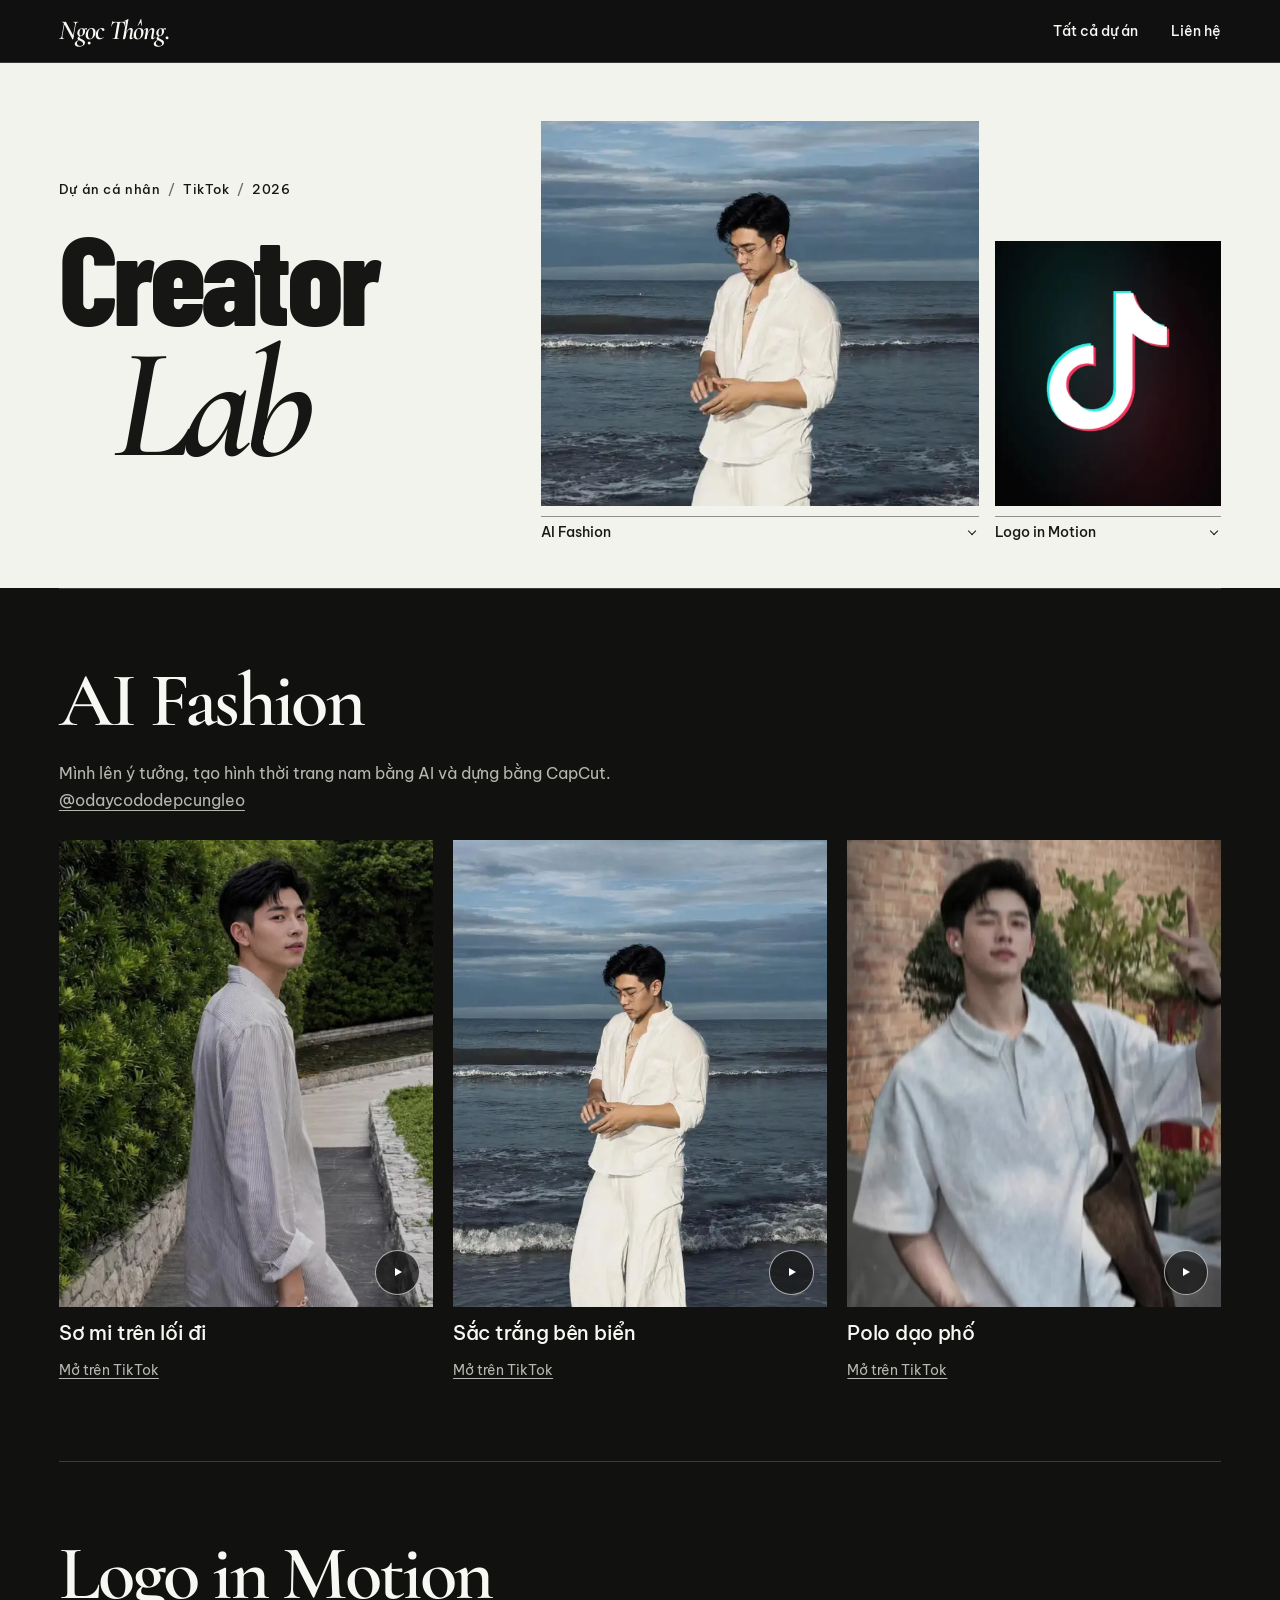
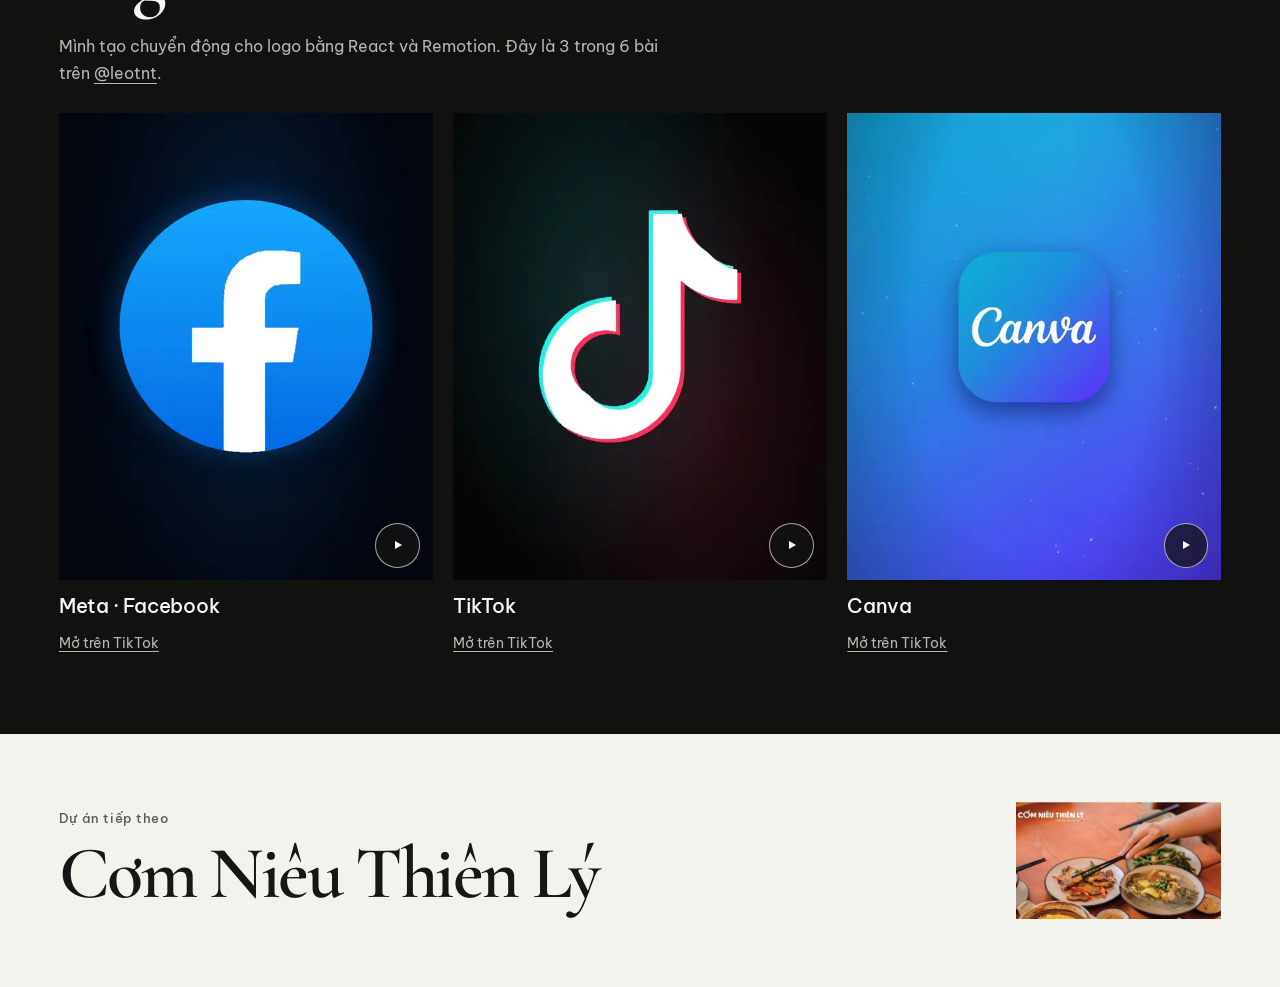
==== du-an/creator-lab.html @ a3da8c37 "Showcase the selected films in an editorial screening gallery" ====
<!doctype html>
<html lang="vi">
<head>
  <meta charset="utf-8">
  <meta name="viewport" content="width=device-width, initial-scale=1">
  <meta name="description" content="Hai series TikTok cá nhân của Ngọc Thông về thời trang AI và thiết kế chuyển động cho logo.">
  <meta name="theme-color" content="#090909">
  <title>Creator Lab — Ngọc Thông</title>
  <link rel="icon" href="../assets/favicon.svg" type="image/svg+xml">
  <link rel="stylesheet" href="../fonts.css">
  <link rel="stylesheet" href="../style.css?v=4">
  <link rel="stylesheet" href="../display-font.css">
  <link rel="stylesheet" href="../casebook.css?v=6">
  <script defer src="../case-player.js?v=4"></script>
</head>
<body class="casebook casebook--creator">
  <a class="case-skip" href="#case-main">Đến nội dung</a>
  <header class="casebar">
    <div class="case-wrap casebar__inner">
      <a class="case-signature" href="../index.html" aria-label="Ngọc Thông, trang chủ">Ngọc Thông<span>.</span></a>
      <nav aria-label="Điều hướng chính">
        <a class="backlink" href="../index.html#du-an">Tất cả dự án</a>
        <a href="../index.html#lien-he">Liên hệ</a>
      </nav>
    </div>
  </header>
  <main id="case-main">
    <header class="lab-hero">
      <div class="case-wrap lab-cover">
        <div class="lab-heading">
          <p class="case-meta">Dự án cá nhân <span>/</span> TikTok <span>/</span> 2026</p>
          <h1 lang="en">Creator <em>Lab</em></h1>
        </div>
        <nav class="lab-diptych" aria-label="Hai series trong Creator Lab">
          <a class="lab-fashion" href="#ai-fashion">
            <img src="../assets/work/fashion-shore.webp" alt="" width="576" height="1024" fetchpriority="high">
            <span lang="en">AI Fashion</span>
          </a>
          <a class="lab-motion" href="#logo-in-motion">
            <img src="../assets/work/motion.webp" alt="" width="576" height="1024">
            <span lang="en">Logo in Motion</span>
          </a>
        </nav>
      </div>
    </header>
    <div class="case-wrap">
      <section id="ai-fashion" class="project-samples" aria-labelledby="ai-fashion-title">
        <h2 id="ai-fashion-title" lang="en">AI Fashion</h2>
        <p>Mình lên ý tưởng, tạo hình thời trang nam bằng AI và dựng bằng CapCut. <a href="https://www.tiktok.com/@odaycododepcungleo" target="_blank" rel="noopener noreferrer">@odaycododepcungleo</a></p>
        <div class="sample-grid">
          <a class="sample" data-screening href="https://www.tiktok.com/@odaycododepcungleo/video/7667945443321498888" target="_blank" rel="noopener noreferrer">
            <span class="sample__still"><img loading="lazy" src="../assets/work/fashion.webp" width="576" height="1024" alt="Người mẫu mặc sơ mi sọc mảnh, ngoái nhìn trên lối đi cạnh hàng cây." decoding="async"><span class="play-mark" aria-hidden="true"></span></span>
            <span class="sample__caption"><strong>Sơ mi trên lối đi</strong></span>
          </a>
          <a class="sample" data-screening href="https://www.tiktok.com/@odaycododepcungleo/video/7667585758185671943" target="_blank" rel="noopener noreferrer">
            <span class="sample__still"><img loading="lazy" src="../assets/work/fashion-shore.webp" width="576" height="1024" alt="Người mẫu mặc cả bộ trắng đứng sát mép sóng." decoding="async"><span class="play-mark" aria-hidden="true"></span></span>
            <span class="sample__caption"><strong>Sắc trắng bên biển</strong></span>
          </a>
          <a class="sample" data-screening href="https://www.tiktok.com/@odaycododepcungleo/video/7667056362903424274" target="_blank" rel="noopener noreferrer">
            <span class="sample__still"><img loading="lazy" src="../assets/work/fashion-street.webp" width="576" height="1024" alt="Người mẫu mặc polo sáng màu và đeo túi chéo trước bức tường gạch." decoding="async"><span class="play-mark" aria-hidden="true"></span></span>
            <span class="sample__caption"><strong>Polo dạo phố</strong></span>
          </a>
        </div>
      </section>
      <section id="logo-in-motion" class="project-samples" aria-labelledby="logo-in-motion-title">
        <h2 id="logo-in-motion-title" lang="en">Logo in Motion</h2>
        <p>Mình tạo chuyển động cho logo bằng React và Remotion. Đây là 3 trong 6 bài trên <a href="https://www.tiktok.com/@leotnt" target="_blank" rel="noopener noreferrer">@leotnt</a>.</p>
        <div class="sample-grid">
          <a class="sample" data-screening href="https://www.tiktok.com/@leotnt/video/7669405084509375762" target="_blank" rel="noopener noreferrer">
            <span class="sample__still"><img loading="lazy" src="../assets/work/motion-meta.webp" width="576" height="1024" alt="Chữ f đặc trưng của Facebook trong khung hình video chuyển động." decoding="async"><span class="play-mark" aria-hidden="true"></span></span>
            <span class="sample__caption"><strong>Meta · Facebook</strong></span>
          </a>
          <a class="sample" data-screening href="https://www.tiktok.com/@leotnt/video/7668963068902149384" target="_blank" rel="noopener noreferrer">
            <span class="sample__still"><img loading="lazy" src="../assets/work/motion.webp" width="576" height="1024" alt="Khung hình từ bài thử chuyển động logo TikTok." decoding="async"><span class="play-mark" aria-hidden="true"></span></span>
            <span class="sample__caption"><strong>TikTok</strong></span>
          </a>
          <a class="sample" data-screening href="https://www.tiktok.com/@leotnt/video/7668300120705764615" target="_blank" rel="noopener noreferrer">
            <span class="sample__still"><img loading="lazy" src="../assets/work/motion-canva.webp" width="576" height="1024" alt="Khung hình từ bài thử chuyển động logo Canva." decoding="async"><span class="play-mark" aria-hidden="true"></span></span>
            <span class="sample__caption"><strong>Canva</strong></span>
          </a>
        </div>
      </section>
    </div>
  </main>
  <footer class="project-next">
    <div class="case-wrap">
      <a href="thien-ly.html" class="next-link">
        <img src="../assets/work/social.webp" loading="lazy" alt="" width="150" height="100">
        <span><small>Dự án tiếp theo</small><strong>Cơm Niêu Thiên Lý</strong></span>
      </a>
    </div>
  </footer>
  <dialog class="screening-dialog" id="screening-dialog" aria-labelledby="screening-title">
    <div class="screening-dialog__head">
      <h2 id="screening-title"></h2>
      <form method="dialog"><button type="submit" autofocus>Đóng</button></form>
      <a class="screening-dialog__source" target="_blank" rel="noopener noreferrer"></a>
    </div>
    <div class="screening-stage"></div>
  </dialog>
</body>
</html>
---- fonts.css ----
@font-face {
  font-family: 'Be Vietnam Pro';
  font-style: normal;
  font-weight: 400;
  font-display: swap;
  src: url(assets/fonts/QdVPSTAyLFyeg_IDWvOJmVES_Hw4BXoKZA.woff2) format('woff2');
  unicode-range: U+0102-0103, U+0110-0111, U+0128-0129, U+0168-0169, U+01A0-01A1, U+01AF-01B0, U+0300-0301, U+0303-0304, U+0308-0309, U+0323, U+0329, U+1EA0-1EF9, U+20AB;
}

@font-face {
  font-family: 'Be Vietnam Pro';
  font-style: normal;
  font-weight: 400;
  font-display: swap;
  src: url(assets/fonts/QdVPSTAyLFyeg_IDWvOJmVES_Hw3BXo.woff2) format('woff2');
  unicode-range: U+0000-00FF, U+0131, U+0152-0153, U+02BB-02BC, U+02C6, U+02DA, U+02DC, U+0304, U+0308, U+0329, U+2000-206F, U+20AC, U+2122, U+2191, U+2193, U+2212, U+2215, U+FEFF, U+FFFD;
}

@font-face {
  font-family: 'Be Vietnam Pro';
  font-style: normal;
  font-weight: 500;
  font-display: swap;
  src: url(assets/fonts/QdVMSTAyLFyeg_IDWvOJmVES_HTEJm86Rb0bcw.woff2) format('woff2');
  unicode-range: U+0102-0103, U+0110-0111, U+0128-0129, U+0168-0169, U+01A0-01A1, U+01AF-01B0, U+0300-0301, U+0303-0304, U+0308-0309, U+0323, U+0329, U+1EA0-1EF9, U+20AB;
}

@font-face {
  font-family: 'Be Vietnam Pro';
  font-style: normal;
  font-weight: 500;
  font-display: swap;
  src: url(assets/fonts/QdVMSTAyLFyeg_IDWvOJmVES_HTEJm81Rb0.woff2) format('woff2');
  unicode-range: U+0000-00FF, U+0131, U+0152-0153, U+02BB-02BC, U+02C6, U+02DA, U+02DC, U+0304, U+0308, U+0329, U+2000-206F, U+20AC, U+2122, U+2191, U+2193, U+2212, U+2215, U+FEFF, U+FFFD;
}

@font-face {
  font-family: 'Be Vietnam Pro';
  font-style: normal;
  font-weight: 600;
  font-display: swap;
  src: url(assets/fonts/QdVMSTAyLFyeg_IDWvOJmVES_HToIW86Rb0bcw.woff2) format('woff2');
  unicode-range: U+0102-0103, U+0110-0111, U+0128-0129, U+0168-0169, U+01A0-01A1, U+01AF-01B0, U+0300-0301, U+0303-0304, U+0308-0309, U+0323, U+0329, U+1EA0-1EF9, U+20AB;
}

@font-face {
  font-family: 'Be Vietnam Pro';
  font-style: normal;
  font-weight: 600;
  font-display: swap;
  src: url(assets/fonts/QdVMSTAyLFyeg_IDWvOJmVES_HToIW81Rb0.woff2) format('woff2');
  unicode-range: U+0000-00FF, U+0131, U+0152-0153, U+02BB-02BC, U+02C6, U+02DA, U+02DC, U+0304, U+0308, U+0329, U+2000-206F, U+20AC, U+2122, U+2191, U+2193, U+2212, U+2215, U+FEFF, U+FFFD;
}

@font-face {
  font-family: 'Be Vietnam Pro';
  font-style: normal;
  font-weight: 700;
  font-display: swap;
  src: url(assets/fonts/QdVMSTAyLFyeg_IDWvOJmVES_HSMIG86Rb0bcw.woff2) format('woff2');
  unicode-range: U+0102-0103, U+0110-0111, U+0128-0129, U+0168-0169, U+01A0-01A1, U+01AF-01B0, U+0300-0301, U+0303-0304, U+0308-0309, U+0323, U+0329, U+1EA0-1EF9, U+20AB;
}

@font-face {
  font-family: 'Be Vietnam Pro';
  font-style: normal;
  font-weight: 700;
  font-display: swap;
  src: url(assets/fonts/QdVMSTAyLFyeg_IDWvOJmVES_HSMIG81Rb0.woff2) format('woff2');
  unicode-range: U+0000-00FF, U+0131, U+0152-0153, U+02BB-02BC, U+02C6, U+02DA, U+02DC, U+0304, U+0308, U+0329, U+2000-206F, U+20AC, U+2122, U+2191, U+2193, U+2212, U+2215, U+FEFF, U+FFFD;
}

@font-face {
  font-family: 'Cormorant Garamond';
  font-style: italic;
  font-weight: 600;
  font-display: swap;
  src: url(assets/fonts/co3smX5slCNuHLi8bLeY9MK7whWMhyjYrGFEsdtdc62E6zd5LDf-hdM8Efs.woff2) format('woff2');
  unicode-range: U+0460-052F, U+1C80-1C8A, U+20B4, U+2DE0-2DFF, U+A640-A69F, U+FE2E-FE2F;
}

@font-face {
  font-family: 'Cormorant Garamond';
  font-style: italic;
  font-weight: 600;
  font-display: swap;
  src: url(assets/fonts/co3smX5slCNuHLi8bLeY9MK7whWMhyjYrGFEsdtdc62E6zd5LDf-jNM8Efs.woff2) format('woff2');
  unicode-range: U+0301, U+0400-045F, U+0490-0491, U+04B0-04B1, U+2116;
}

@font-face {
  font-family: 'Cormorant Garamond';
  font-style: italic;
  font-weight: 600;
  font-display: swap;
  src: url(assets/fonts/co3smX5slCNuHLi8bLeY9MK7whWMhyjYrGFEsdtdc62E6zd5LDf-h9M8Efs.woff2) format('woff2');
  unicode-range: U+0102-0103, U+0110-0111, U+0128-0129, U+0168-0169, U+01A0-01A1, U+01AF-01B0, U+0300-0301, U+0303-0304, U+0308-0309, U+0323, U+0329, U+1EA0-1EF9, U+20AB;
}

@font-face {
  font-family: 'Cormorant Garamond';
  font-style: italic;
  font-weight: 600;
  font-display: swap;
  src: url(assets/fonts/co3smX5slCNuHLi8bLeY9MK7whWMhyjYrGFEsdtdc62E6zd5LDf-iNM8.woff2) format('woff2');
  unicode-range: U+0000-00FF, U+0131, U+0152-0153, U+02BB-02BC, U+02C6, U+02DA, U+02DC, U+0304, U+0308, U+0329, U+2000-206F, U+20AC, U+2122, U+2191, U+2193, U+2212, U+2215, U+FEFF, U+FFFD;
}

@font-face {
  font-family: 'Cormorant Garamond';
  font-style: normal;
  font-weight: 600;
  font-display: swap;
  src: url(assets/fonts/co3umX5slCNuHLi8bLeY9MK7whWMhyjypVO7abI26QOD_iE9KnnOiss4.woff2) format('woff2');
  unicode-range: U+0460-052F, U+1C80-1C8A, U+20B4, U+2DE0-2DFF, U+A640-A69F, U+FE2E-FE2F;
}

@font-face {
  font-family: 'Cormorant Garamond';
  font-style: normal;
  font-weight: 600;
  font-display: swap;
  src: url(assets/fonts/co3umX5slCNuHLi8bLeY9MK7whWMhyjypVO7abI26QOD_iE9KnDOiss4.woff2) format('woff2');
  unicode-range: U+0301, U+0400-045F, U+0490-0491, U+04B0-04B1, U+2116;
}

@font-face {
  font-family: 'Cormorant Garamond';
  font-style: normal;
  font-weight: 600;
  font-display: swap;
  src: url(assets/fonts/co3umX5slCNuHLi8bLeY9MK7whWMhyjypVO7abI26QOD_iE9KnvOiss4.woff2) format('woff2');
  unicode-range: U+0102-0103, U+0110-0111, U+0128-0129, U+0168-0169, U+01A0-01A1, U+01AF-01B0, U+0300-0301, U+0303-0304, U+0308-0309, U+0323, U+0329, U+1EA0-1EF9, U+20AB;
}

@font-face {
  font-family: 'Cormorant Garamond';
  font-style: normal;
  font-weight: 600;
  font-display: swap;
  src: url(assets/fonts/co3umX5slCNuHLi8bLeY9MK7whWMhyjypVO7abI26QOD_iE9KnTOig.woff2) format('woff2');
  unicode-range: U+0000-00FF, U+0131, U+0152-0153, U+02BB-02BC, U+02C6, U+02DA, U+02DC, U+0304, U+0308, U+0329, U+2000-206F, U+20AC, U+2122, U+2191, U+2193, U+2212, U+2215, U+FEFF, U+FFFD;
}
---- style.css ----
:root {
  color-scheme: dark;
  --black: #090909;
  --white: #f5f5f2;
  --dim: #b5b5b2;
  --line: #30302e;
  --sans: 'Be Vietnam Pro', sans-serif;
  --display: 'Be Vietnam Pro', sans-serif;
  --serif: 'Cormorant Garamond', Georgia, serif;
}

*, *::before, *::after { box-sizing: border-box; }
[hidden] { display: none !important; }
html { scroll-behavior: smooth; }
body { margin: 0; background: var(--black); color: var(--white); font: 400 1rem/1.65 var(--sans); }
a { color: inherit; text-decoration: none; }
button { color: inherit; font: inherit; }
img { display: block; max-width: 100%; }
:focus-visible { outline: 2px solid currentColor; outline-offset: 5px; }
h1, h2, h3, p, figure { margin: 0; }
.wrap { width: min(100% - 2 * clamp(1.25rem, 5.3vw, 6rem), 87rem); margin-inline: auto; }
.intro { --side-space: max(0px, calc(100vw - 56.25svh)); --upper-space: max(0px, calc(100svh - 177.7778vw)); --video-alignment: .6; position: relative; height: 100svh; min-height: 15rem; overflow: hidden; isolation: isolate; background: #0a0d0d; }
.intro__media, .intro__screen { position: absolute; inset: 0; }
.intro__media { background: linear-gradient(#0a0d0d99, #0a0d0dbb), url('assets/intro-poster.webp') center / cover; }
.intro__ambience { position: absolute; inset: 0; width: 100%; height: 100%; opacity: 0; filter: saturate(.55) brightness(.87) blur(clamp(.5rem, 1.25vw, 1.3rem)); transition: opacity .35s ease; }
.intro--ambient .intro__ambience { opacity: 1; }
.intro__media::before { content: ''; position: absolute; z-index: 1; inset: 0; background: linear-gradient(90deg, #080808e0, transparent 44%, transparent 74%, #08080880); pointer-events: none; }
.intro__screen { z-index: 1; }
.intro__screen video, .intro__end { position: absolute; inset: 0; display: block; width: 100%; height: 100%; object-fit: contain; object-position: calc(var(--video-alignment) * 100%) center; }
.intro--ambient .intro__screen :is(video, .intro__end) {
  --left-edge: calc(var(--side-space) * var(--video-alignment));
  --right-edge: calc(100% - var(--side-space) * (1 - var(--video-alignment)));
  --blend: min(1.25rem, calc(var(--side-space) * .06));
  mask-image: linear-gradient(90deg, transparent var(--left-edge), #000 calc(var(--left-edge) + var(--blend)), #000 calc(var(--right-edge) - var(--blend)), transparent var(--right-edge));
}
.intro__end { z-index: 1; }
.intro__signature { position: absolute; z-index: 2; inset: 0; pointer-events: none; }
.intro--complete .intro__signature { background: linear-gradient(90deg, #080808a6, #08080840 37%, transparent 64%); }
.intro__name { position: absolute; left: clamp(1.5rem, 6vw, 7rem); top: 50%; transform: translateY(-50%); color: #faf9f7; font: 600 clamp(5rem, 12.1vw, 13rem)/.8 var(--serif); letter-spacing: -.07em; text-shadow: 0 .04em .2em #0007; }
.intro__name span, .intro__name em { display: block; animation: reveal-name 1s cubic-bezier(.22, 1, .36, 1) both; }
.intro__name em { margin: .13em 0 0 .25em; font-weight: 600; animation-delay: .09s; }
@keyframes reveal-name {
  from { opacity: 0; transform: translateY(.19em); }
  to { opacity: 1; transform: translateY(0); }
}

.intro__overlay { position: absolute; inset: 50% auto auto 50%; z-index: 3; transform: translate(-50%, -50%); background: var(--white); color: var(--black); border: 0; border-radius: 100px; padding: .65rem 1.15rem; white-space: nowrap; font-size: .85rem; font-weight: 700; cursor: pointer; }
.intro__controls { position: absolute; z-index: 3; right: clamp(1rem, 3.4vw, 3.5rem); bottom: max(1rem, env(safe-area-inset-bottom)); display: grid; grid-template-columns: auto minmax(1.5rem, 1fr) auto; width: min(20rem, calc(100% - 2rem)); gap: .85rem; align-items: center; padding: .2rem .75rem; border-radius: 100px; background: #090909a8; }
.intro__controls button { background: transparent; border: 0; padding: .35rem 0; font-size: .75rem; font-weight: 600; white-space: nowrap; cursor: pointer; }
.intro__controls button:hover { text-decoration: underline; text-underline-offset: .25em; }
.intro__controls progress { display: block; width: 100%; height: 2px; border: 0; appearance: none; background: #343434; color: var(--white); }
.intro__controls progress::-webkit-progress-bar { background: #343434; }
.intro__controls progress::-webkit-progress-value { background: var(--white); }
.intro__controls progress::-moz-progress-bar { background: var(--white); }
.intro__error { position: absolute; z-index: 3; inset: auto 1rem 1rem; width: fit-content; margin-inline: auto; color: var(--dim); background: var(--black); padding: .5rem .85rem; }

@media (max-width: 48rem) {
  .intro { --video-alignment: .5; }
  .intro--ambient .intro__screen :is(video, .intro__end) {
    --top-edge: calc(var(--upper-space) / 2);
    --blend: min(.85rem, calc(var(--upper-space) * .12));
    mask-image: linear-gradient(180deg, transparent var(--top-edge), #000 calc(var(--top-edge) + var(--blend)), #000 calc(100% - var(--top-edge) - var(--blend)), transparent calc(100% - var(--top-edge)));
  }
  .intro__media::before { background: linear-gradient(180deg, #08080899, transparent 12%, transparent 83%, #080808c0); }
  .intro--complete .intro__signature { background: linear-gradient(0deg, #080808d9, #08080860 26%, transparent 48%); }
  .intro__name { top: auto; bottom: clamp(4.4rem, 16svh, 10rem); left: 5.5%; transform: none; font-size: clamp(3.1rem, 16vw, 8rem); white-space: nowrap; }
  .intro__name span, .intro__name em { display: inline-block; }
  .intro__name em { margin: 0 0 0 .05em; }
}

@media (prefers-reduced-motion: reduce) {
  html { scroll-behavior: auto; }
  .intro__name span, .intro__name em { animation: none; }
  .intro__ambience { transition: none; }

}

/* The work pages use a paper ground and two contrasting typesetting voices. */
:root {
  --paper: #f4f3ef;
  --ink: #161615;
  --subtle: #5a5a56;
  --rule: #c6c5be;
}
.project-head { padding-block: clamp(2.1rem, 5.2vw, 5rem) clamp(1.9rem, 3vw, 3rem); }
.backlink { color: var(--subtle); display: inline-block; font-size: .9rem; text-decoration: underline; text-underline-offset: .25em; margin-bottom: clamp(2rem, 4vw, 3.6rem); }
.project-head .kicker { color: var(--subtle); }
.project-head h1 { font-size: clamp(3.25rem, 8.8vw, 8.5rem); margin: .45rem 0 1rem; }
.project-lede { font-size: clamp(1.05rem, 1.6vw, 1.45rem); line-height: 1.6; max-width: 58ch; }
.credits { margin: clamp(1.75rem, 3.2vw, 3.2rem) 0 0; padding-top: 1.1rem; border-top: 1px solid var(--rule); display: flex; flex-wrap: wrap; gap: 1rem clamp(2rem, 5vw, 5.2rem); }
.credits dt { text-transform: uppercase; font: 600 .74rem/1.7 var(--sans); letter-spacing: .09em; color: var(--subtle); margin-bottom: .25rem; }
.credits dd { margin: 0; font-weight: 500; }
.project-samples { padding-bottom: clamp(3.5rem, 7vw, 7rem); }
.project-samples h2 { font: 600 clamp(2.05rem, 3.9vw, 4rem)/1.08 var(--serif); letter-spacing: -.035em; margin-bottom: 1.2rem; }
.sample-grid { display: grid; grid-template-columns: repeat(3,minmax(0,1fr)); gap: clamp(.75rem, 2.1vw, 2.5rem); }
.sample { display: block; }
.sample img { width: 100%; aspect-ratio: 9/16; height: auto; object-fit: cover; }
.sample__caption { display: grid; gap: .08rem; margin-top: .6rem; }
.sample__caption strong { font-size: clamp(1rem, 1.6vw, 1.55rem); letter-spacing: -.04em; }
.sample__caption small, .reel-list small { color: var(--subtle); font-size: .88rem; }
.sample:hover strong, .reel-list a:hover strong, .project-next a:hover { text-decoration: underline; text-decoration-thickness: 1px; text-underline-offset: .18em; }
.project-wide { margin: 0 0 1.5rem; }
.project-wide img, img.project-wide { width: 100%; height: auto; max-height: 32rem; object-fit: cover; }
.project-wide figcaption { margin-top: .35rem; font-size: .87rem; color: var(--subtle); }
.reel-list { padding: 0; margin: 0; list-style: none; }
.reel-list a { display: flex; justify-content: space-between; align-items: center; gap: .9rem; border-top: 1px solid var(--rule); padding: 1.1rem 0; }
.reel-list strong { font-weight: 500; font-size: clamp(1rem, 1.7vw, 1.6rem); }
.project-next { background: var(--ink); color: var(--paper); padding-block: clamp(2.5rem, 5vw, 5rem); }
.project-next a { display: inline-block; margin-top: .35rem; font: italic 600 clamp(2.5rem, 5.5vw, 5.5rem)/1.15 var(--serif); letter-spacing: -.04em; }

@media (max-width: 44rem) {
  .sample-grid { grid-template-columns: 1fr; gap: 1.8rem; }
  .sample { display: grid; grid-template-columns: minmax(0,1fr) minmax(0,.88fr); gap: 1rem; align-items: center; }
  .reel-list a { align-items: flex-start; flex-direction: column; gap: .15rem; }
  .credits { display: grid; gap: .85rem; }
}
.sample__still { position: relative; display: block; }
.play-mark { position: absolute; right: .75rem; bottom: .75rem; display: grid; place-items: center; width: 2.5rem; aspect-ratio: 1; border-radius: 50%; background: #141414c7; border: 1px solid #ffffff9c; }
.play-mark::after { content: ''; margin-left: .16rem; border-top: .33rem solid transparent; border-bottom: .33rem solid transparent; border-left: .48rem solid white; }
.credits a { text-decoration: underline; text-underline-offset: .18em; }
.project-samples > p { color: var(--subtle); margin-bottom: 1rem; }
---- display-font.css ----
@font-face {
  font-family: 'Barlow Condensed';
  font-style: normal;
  font-weight: 800;
  font-display: swap;
  src: url(assets/fonts/barlow-condensed-800-vietnamese.woff2) format('woff2');
  unicode-range: U+0102-0103, U+0110-0111, U+0128-0129, U+0168-0169, U+01A0-01A1, U+01AF-01B0, U+0300-0301, U+0303-0304, U+0308-0309, U+0323, U+0329, U+1EA0-1EF9, U+20AB;
}

@font-face {
  font-family: 'Barlow Condensed';
  font-style: normal;
  font-weight: 800;
  font-display: swap;
  src: url(assets/fonts/barlow-condensed-800-latin.woff2) format('woff2');
  unicode-range: U+0000-00FF, U+0131, U+0152-0153, U+02BB-02BC, U+02C6, U+02DA, U+02DC, U+0304, U+0308, U+0329, U+2000-206F, U+20AC, U+2122, U+2191, U+2193, U+2212, U+2215, U+FEFF, U+FFFD;
}
---- casebook.css ----
/* Shared project typography, navigation, galleries and screening room. */
.casebook {
  --case-ink: #111110;
  --case-paper: #f7f7f3;
  --case-muted: #b7b7b1;
  --case-rule: #3c3c39;
  --case-accent: #fff;
  --case-display: "Barlow Condensed", "Be Vietnam Pro", sans-serif;
  --case-serif: "Cormorant Garamond", Georgia, serif;
  --case-gutter: clamp(1.05rem, 4.6vw, 5rem);
  color-scheme: dark;
  background: var(--case-ink);
  color: var(--case-paper);
  font-family: "Be Vietnam Pro", sans-serif;
}
.case-wrap { width: min(calc(100% - 2 * var(--case-gutter)), 100rem); margin-inline: auto; }
.casebook :focus-visible { outline: 2px solid currentColor; outline-offset: 4px; }
.case-skip { position: fixed; z-index: 20; top: .5rem; left: .5rem; transform: translateY(-160%); background: #fff; color: #111; padding: .55rem .9rem; }
.case-skip:focus { transform: none; }
.casebar { color: #f9f8f3; background: #101010; border-bottom: 1px solid #383836; }
.casebar__inner { min-height: 3.9rem; display: flex; align-items: center; justify-content: space-between; gap: 1rem; }
.case-signature { font: italic 600 clamp(1.55rem, 2.15vw, 2.2rem)/1 var(--case-serif); letter-spacing: -.045em; text-decoration: none; white-space: nowrap; }
.casebar nav { display: flex; gap: clamp(.85rem, 2.6vw, 2.75rem); }
.casebar nav a { margin: 0; min-height: 44px; display: inline-flex; align-items: center; color: inherit; font: 500 .88rem/1.35 var(--sans); text-decoration: none; }
.casebar nav a:hover, .food-watch:hover, .casebook .next-link:hover strong { text-decoration: underline; text-underline-offset: .22em; text-decoration-thickness: 1px; }
.case-meta, .casebook .credits dt, .casebook .next-link small {
  font: 500 .81rem/1.6 var(--sans); letter-spacing: .045em;
}
.case-meta span { margin-inline: .3em; opacity: .62; }
.casebook h1 em { font-family: var(--case-serif); font-weight: 500; line-height: .85; letter-spacing: -.055em; }

.lab-hero { background: #f3f3ee; color: #161615; overflow: hidden; }
.lab-cover { position: relative; min-height: clamp(28rem, 41vw, 44rem); display: grid; grid-template-columns: .83fr 1.17fr; align-items: center; }
.lab-heading { position: relative; z-index: 1; padding: 2rem 0; }
.lab-heading h1 { margin: .11em 0 0; font: 800 clamp(5.7rem, 9.8vw, 12rem)/.99 var(--case-display); letter-spacing: -.035em; }
.lab-heading h1 em { display: block; width: fit-content; margin-left: .34em; font-size: 1.26em; }
.lab-diptych { display: grid; grid-template-columns: 1.55fr .8fr; grid-template-rows: minmax(0,1fr); height: clamp(24rem, 38vw, 37rem); gap: clamp(.55rem, 1.3vw, 1.3rem); align-items: start; padding: clamp(1.8rem, 3vw, 3.4rem) 0 1.3rem; }
.lab-diptych a { position: relative; min-width: 0; min-height: 0; display: grid; grid-template-rows: minmax(0,1fr) auto; gap: .6rem; color: #171715; height: 100%; }
.lab-diptych a:hover span { text-decoration: underline; text-underline-offset: .25em; }
.lab-diptych a.lab-motion { height: 72%; align-self: end; }
.lab-diptych img { width: 100%; height: 100%; min-height: 0; object-fit: cover; }
.lab-fashion img { object-position: center 42%; }
.lab-diptych span { display: flex; align-items: center; justify-content: space-between; font: 500 .9rem/1.4 var(--sans); border-top: 1px solid #90908a; padding: .35rem 0; }
.lab-diptych span::after { content: ""; display: block; width: .38rem; height: .38rem; border-right: 1px solid; border-bottom: 1px solid; transform: rotate(45deg); margin: 0 .25rem .22rem; }

.food-hero { position: relative; isolation: isolate; overflow: hidden; background: #2b1a11; color: #fff; }
.food-scene, .food-hero::after { position: absolute; inset: 0; width: 100%; height: 100%; }
.food-scene { object-fit: cover; object-position: 50% 55%; transform: scale(1.16); transform-origin: 52% 75%; z-index: -2; }
.food-hero::after { content: ""; z-index: -1; background: linear-gradient(0deg,#100b07d9 0%,#100b0733 45%,transparent 72%),linear-gradient(165deg,#120d0a88,transparent 43%); }
.food-cover { min-height: clamp(30rem, 46vw, 48rem); display: flex; flex-flow: column; justify-content: space-between; padding-block: clamp(1.55rem,3vw,3rem) clamp(1.8rem,4vw,4rem); }
.food-signature { display: flex; align-items: end; gap: 1rem 2rem; justify-content: space-between; }
.food-signature h1 { margin: 0; font: 800 clamp(3.4rem, 6.6vw, 7.3rem)/1.13 var(--case-display); letter-spacing: -.02em; }
.food-signature h1 em { display: block; margin-left: .19em; font-size: 1.6em; }
.food-watch { min-height: 44px; display: inline-flex; align-items: center; border-block-end: 1px solid #fff; color: inherit; font-size: .95rem; font-weight: 500; }
.case-description { display: grid; grid-template-columns: 1.1fr .9fr; gap: 8%; align-items: start; padding: clamp(2.5rem, 5.5vw, 5.5rem) 0; }
.case-lede { max-width: 30ch; font: 500 clamp(1.6rem, 3.6vw, 3.9rem)/1.14 var(--case-serif); letter-spacing: -.03em; }
.casebook .credits { display: block; margin: 0; padding: 0; border: 0; }
.casebook .credits > div { display: grid; grid-template-columns: minmax(5.5rem,.55fr) minmax(0,1.4fr); gap: .9rem; padding: .7rem 0; border-top: 1px solid var(--case-rule); }
.casebook .credits dt { color: var(--case-muted); margin: .1rem 0 0; }
.casebook .credits dd { margin: 0; font-size: 1rem; }
.casebook .project-samples { scroll-margin-top: 1rem; padding: clamp(2.6rem,5.4vw,5.8rem) 0; border-top: 1px solid var(--case-rule); }
.casebook .project-samples h2 { font: 500 clamp(2.7rem,6vw,6.5rem)/1.12 var(--case-serif); letter-spacing: -.035em; margin: 0 0 1rem; }
.casebook .project-samples > p { max-width: 55ch; color: var(--case-muted); font-size: 1rem; line-height: 1.65; margin: 0 0 1.7rem; }
.casebook .project-samples > p a { text-decoration: underline; text-underline-offset: .22em; overflow-wrap: anywhere; }
.casebook .sample-grid { display: grid; gap: clamp(.65rem,1.6vw,1.8rem); grid-template-columns: repeat(3,minmax(0,1fr)); }
.casebook .sample { display: block; min-width: 0; }
.casebook .sample__still { position: relative; display: block; overflow: hidden; background: #272726; aspect-ratio: 4/5; }
.casebook .sample__still img { display: block; width: 100%; height: 100%; object-fit: cover; }
.casebook .play-mark { width: clamp(2.3rem,3.5vw,3.35rem); right: clamp(.5rem,1vw,1rem); bottom: clamp(.5rem,1vw,1rem); color: #fff; background: #141414ba; border: 1px solid #ffffff9e; }
.casebook .play-mark::after { content: ""; width: 0; height: 0; margin-left: .12rem; border-block: .3rem solid transparent; border-left: .47rem solid currentColor; }
.casebook .sample:hover .play-mark, .casebook .sample:focus-visible .play-mark { background: #fafaf4; color: #141412; }
.casebook .sample__caption { display: block; margin: .68rem 0 0; }
.casebook .sample__caption strong { font: 500 clamp(.99rem,1.6vw,1.5rem)/1.45 var(--sans); letter-spacing: -.015em; }
.casebook .reel-list a[data-screening] { padding-block: 1.15rem; min-height: 5.7rem; display: grid; grid-template-columns: 2.75rem minmax(9rem,1.05fr) minmax(6rem,.6fr) minmax(0,.75fr); align-items: center; justify-content: start; gap: clamp(.6rem,1.6vw,1.75rem); }
.casebook .reel-list a[data-screening]::before { content: "▶"; place-items: center; display: grid; width: 2.65rem; aspect-ratio: 1; border-radius: 50%; border: 1px solid #999a94; color: white; font: .7rem/1 Arial,sans-serif; }
.casebook .reel-list a[data-screening]:hover::before { background: #fafaf5; color: #111; }
.casebook .reel-list strong { font-size: clamp(1.02rem,1.6vw,1.5rem); line-height: 1.4; }
.casebook .reel-list small { color: var(--case-muted); }
.food-result { color: var(--case-muted); font-size: .82rem; }
.food-result b { display: block; color: #fafaf6; font: italic 600 clamp(1.75rem,3.2vw,3rem)/.92 var(--case-serif); letter-spacing: -.04em; }
.casebook .project-next { background: #f3f3ee; color: #161616; padding: 0; }
.casebook .next-link { display: flex; flex-direction: row-reverse; justify-content: space-between; align-items: center; gap: 1rem; padding: clamp(2.2rem,5.3vw,5rem) 0; margin: 0; font: inherit; }
.casebook .next-link img { width: clamp(5.2rem,16vw,15rem); height: auto; aspect-ratio: 1.75; object-fit: cover; }
.casebook .next-link small { color: #5b5b56; display: block; }
.casebook .next-link strong { display: block; margin-block-start: .35rem; font: 600 clamp(2.3rem,5.8vw,6.75rem)/1.05 var(--case-serif); letter-spacing: -.035em; }
.casebook .next-link:hover { text-decoration: none; }

@media (max-width: 48rem) {
  .case-description { gap: 1.75rem; grid-template-columns: 1fr; }
  .casebook .reel-list .screening-source { margin: -.4rem 0 .5rem 3.3rem; }
}
@media (max-width: 37rem) {
  .casebar__inner { min-height: 3.45rem; gap: .5rem; }
  .casebar nav { gap: .7rem; }
  .casebar nav a { font-size: .84rem; }
  .case-signature { font-size: 1.55rem; }
  .case-meta { font-size: .78rem; }
  .lab-cover { display: block; padding-block: 1.6rem 1.3rem; min-height: 0; }
  .lab-heading { padding: 0; }
  .lab-heading h1 { margin-block: .12em .15em; font-size: clamp(4.65rem,16vw,6.65rem); }
  .lab-heading h1 em { display: inline; margin: 0 0 0 .04em; font-size: 1.1em; }
  .lab-diptych { grid-template-columns: 1.35fr .9fr; height: clamp(14rem,69vw,20rem); padding: 0; gap: .8rem; }
  .food-cover { min-height: clamp(28rem,119vw,36rem); }
  .food-signature { align-items: start; flex-direction: column; gap: 1.2rem; }
  .food-signature h1 { font-size: clamp(3.1rem,12vw,5rem); }
  .casebook .sample-grid { grid-template-columns: repeat(2,minmax(0,1fr)); row-gap: 1.15rem; }
  .casebook--creator .screening-item:first-child { grid-column: 1/-1; }
  .casebook--creator .screening-item:first-child .sample__still { aspect-ratio: 1.6; }
  .casebook--creator .sample__still img { object-position: 50% 37%; }
  .casebook .play-mark { width: 2.15rem; }
  .casebook .reel-list a[data-screening] { grid-template-columns: 2rem minmax(0,1fr) auto; gap: .3rem .75rem; min-height: 5rem; padding-block: .85rem; }
  .casebook .reel-list a[data-screening]::before { width: 2rem; grid-row: 1/3; }
  .casebook .reel-list a[data-screening] strong { grid-column: 2; }
  .food-result { grid-column: 3; grid-row: 1/3; }
  .casebook .reel-list a[data-screening] small { grid-column: 2; }
}

.casebook .screening-item { min-width: 0; }
.casebook .screening-source, .screening-dialog__source {
  display: inline-flex; align-items: center; min-height: 44px;
  padding: 0; width: fit-content; border: 0;
  font-size: .87rem; color: var(--case-muted);
  text-decoration: underline; text-decoration-thickness: 1px; text-underline-offset: .25em;
}
.casebook .screening-source:hover, .screening-dialog__source:hover { color: var(--case-paper); }
.casebook .reel-list .screening-item {
  display: grid; grid-template-columns: minmax(0,1fr) auto;
  align-items: center; gap: 1.4rem; border-top: 1px solid var(--case-rule);
}
.casebook .reel-list .screening-item:last-child { border-bottom: 1px solid var(--case-rule); }
.casebook .reel-list .screening-item a[data-screening] { border: 0; }
@media (max-width: 48rem) {
  .casebook .reel-list .screening-item { grid-template-columns: 1fr; gap: 0; }
}
html.screening-active { overflow: hidden; }
.screening-dialog {
  width: min(29rem, calc(100vw - 1.5rem));
  max-width: none; max-height: calc(100vh - 1rem); max-height: calc(100dvh - 1rem);
  padding: 0 0 .85rem; overflow: auto;
  border: 1px solid #595b55; border-radius: .5rem;
  background: #161816; color: var(--case-paper); color-scheme: dark;
  box-shadow: 0 2.4rem 7rem #000b;
}
.screening-dialog::backdrop { background: #050605e6; }
.screening-dialog__head {
  display: grid; grid-template-columns: minmax(0,1fr) auto; align-items: start;
  column-gap: 1rem; padding: .8rem 1rem .25rem;
}
.screening-dialog h2 { font-size: clamp(1.07rem, 3.6vw, 1.4rem); line-height: 1.34; letter-spacing: -.036em; padding-top: .38rem; }
.screening-dialog__head form { margin: 0; }
.screening-dialog button {
  min-height: 44px; margin: 0; padding: .35rem .75rem; border: 1px solid #62645e;
  border-radius: .25rem; background: transparent; font: 500 .88rem/1.2 var(--sans); cursor: pointer;
}
.screening-dialog button:hover, .screening-dialog button:focus-visible {
  color: var(--case-ink); background: var(--case-accent); border-color: var(--case-accent);
}
.screening-stage {
  width: min(100%, 36.5625vh, 22rem); width: min(100%, 36.5625dvh, 22rem);
  aspect-ratio: 9/16; margin: .35rem auto 0; background: #070807;
}
.screening-stage iframe { display: block; width: 100%; height: 100%; border: 0; }
@media (max-height: 28rem) and (min-width: 36rem) {
  .screening-dialog[open] { width: min(44rem,90vw); display: grid; grid-template-columns: 1fr auto; align-items: start; padding: .55rem; }
  .screening-dialog__head { padding: .45rem; }
  .screening-stage { width: 48vh; width: 48dvh; max-width: 16rem; margin: 0; }
}
.screening-dialog:not([open]) { display: none; }
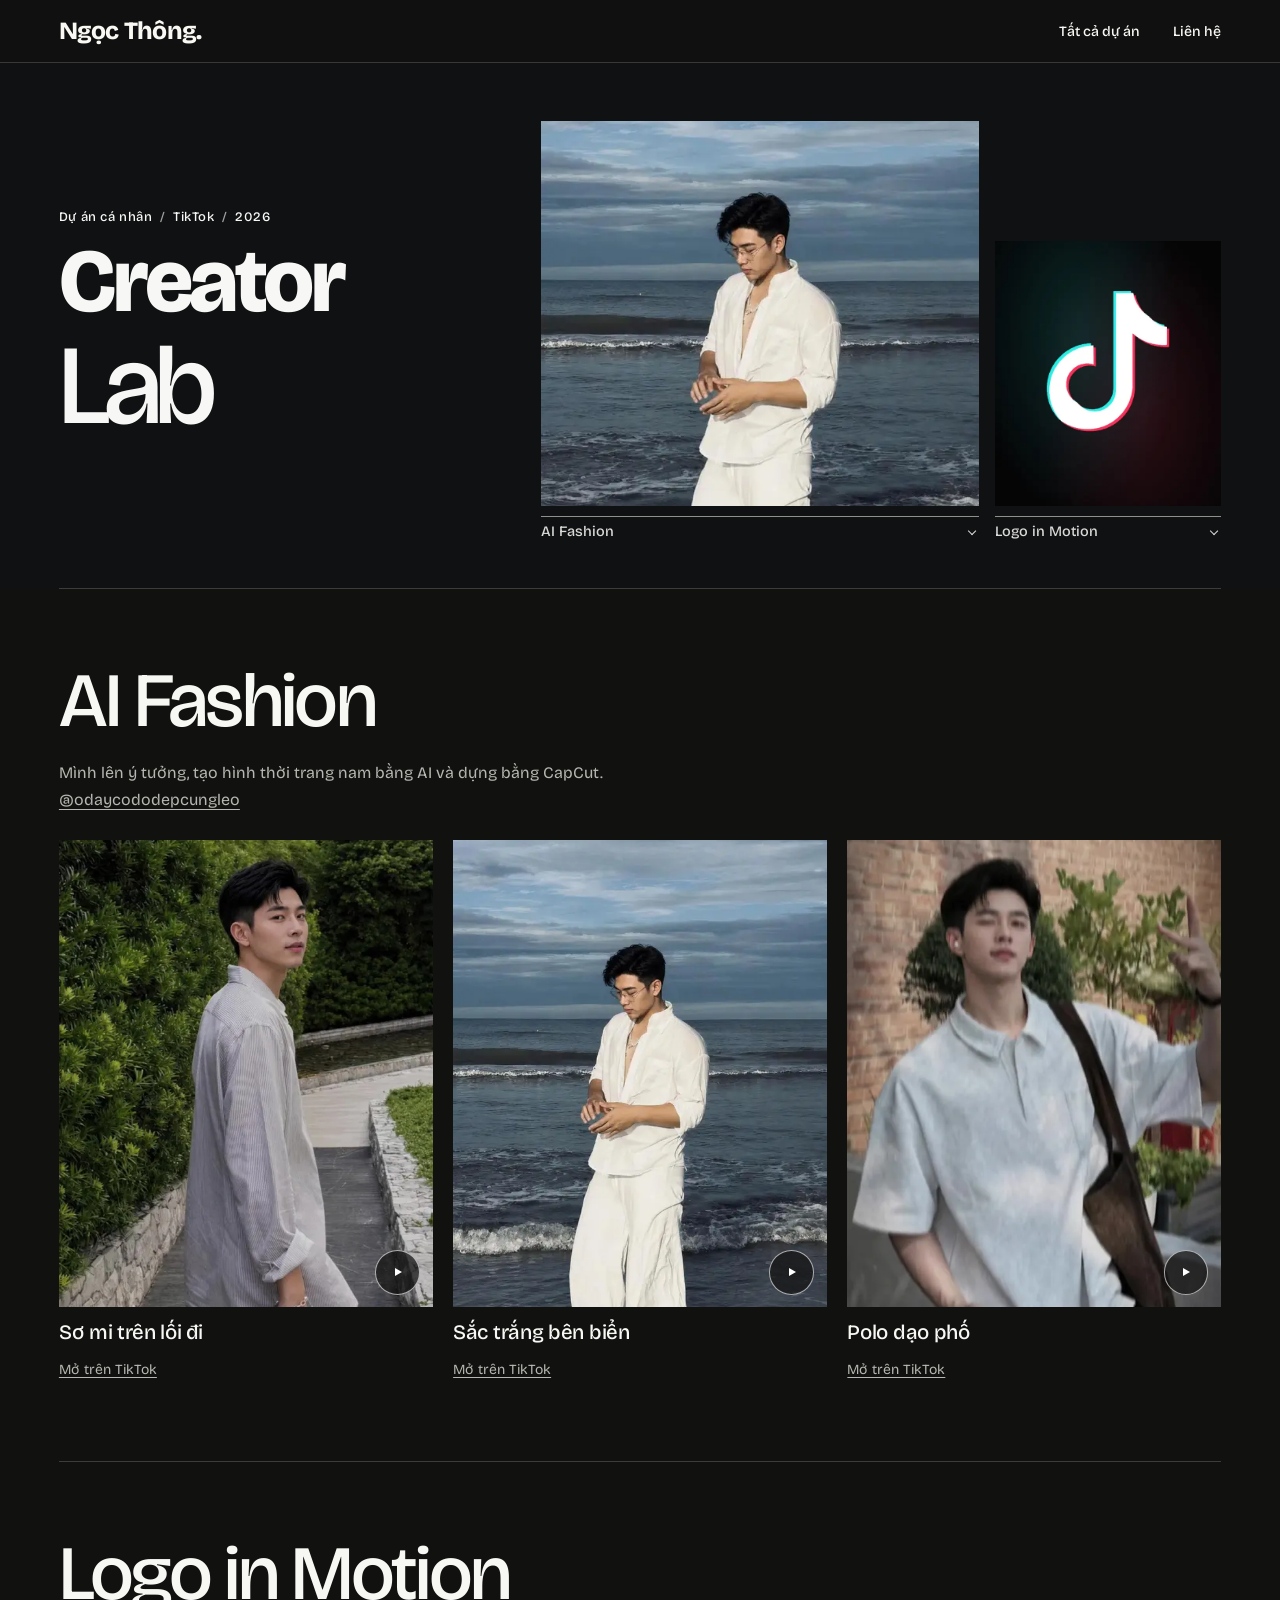
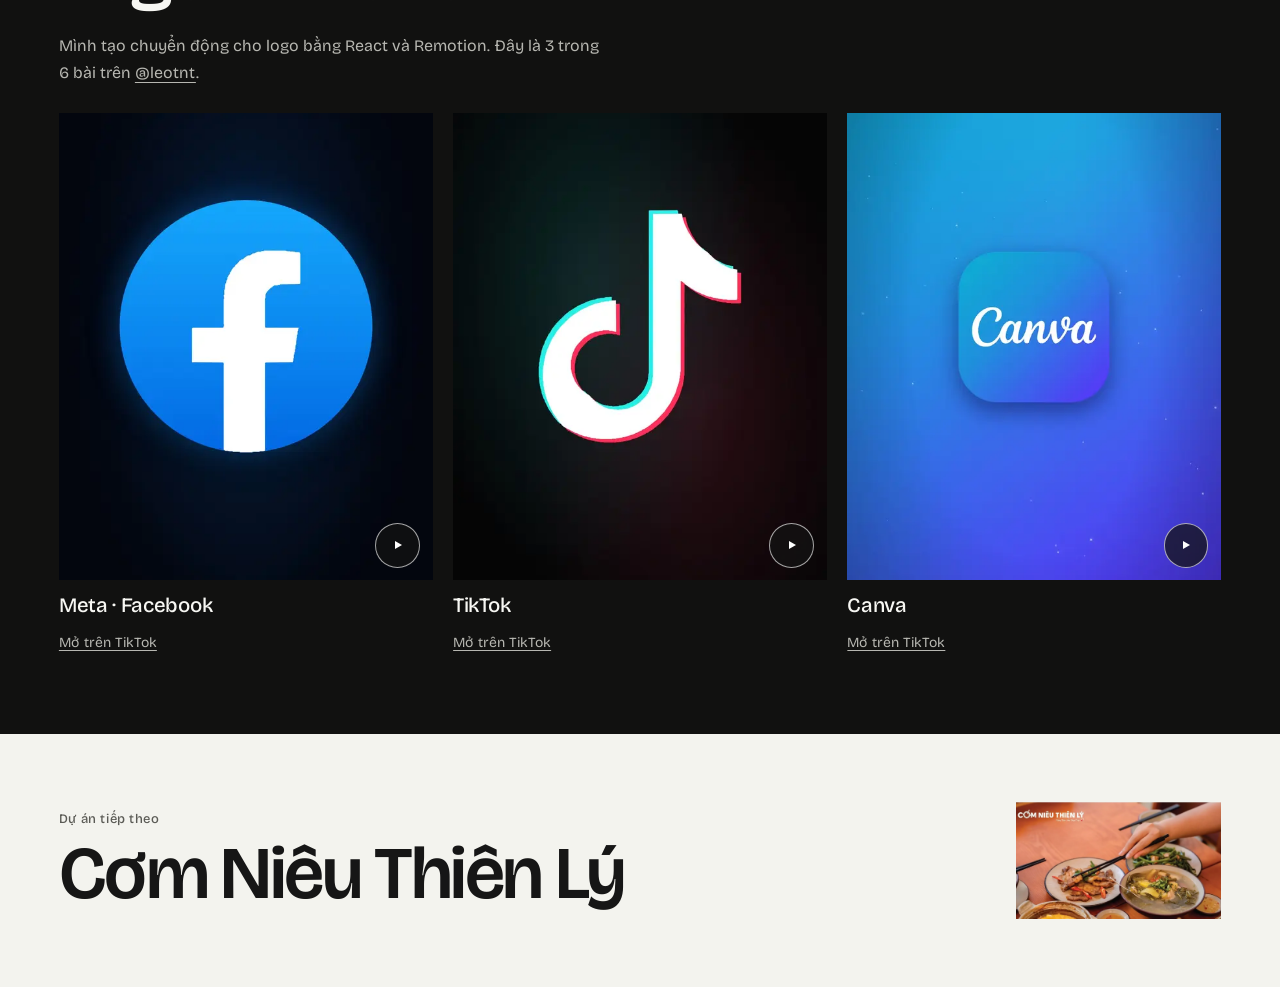
==== commit 2bd6b504: "Build an interactive film programme and restyle the portfolio typography" ====
--- a/du-an/creator-lab.html
+++ b/du-an/creator-lab.html
@@ -12,6 +12,7 @@
   <link rel="stylesheet" href="../display-font.css">
   <link rel="stylesheet" href="../casebook.css?v=6">
   <script defer src="../case-player.js?v=4"></script>
+  <link rel="stylesheet" href="../studio-type.css?v=1">
 </head>
 <body class="casebook casebook--creator">
   <a class="case-skip" href="#case-main">Đến nội dung</a>
--- a/studio-type.css
+++ b/studio-type.css
@@ -0,0 +1,32 @@
+@font-face {
+  font-family:"Bricolage Grotesque";
+  src:url("assets/fonts/bricolage-variable.ttf") format("truetype");
+  font-style:normal;
+  font-weight:200 800;
+  font-stretch:75% 100%;
+  font-display:swap;
+}
+:root { --studio-display:"Bricolage Grotesque","Be Vietnam Pro",sans-serif; --sans:var(--studio-display); --serif:var(--studio-display); }
+body,.casebook { font-family:var(--studio-display);font-optical-sizing:auto; }
+.casebook { --case-serif:var(--studio-display);--case-display:var(--studio-display); }
+body em {font-style:normal;}
+.intro .intro__name {font-family:var(--studio-display);font-weight:780;letter-spacing:-.04em;line-height:1.02;}
+.intro .intro__name em {font-style:normal;font-weight:460;margin:0;letter-spacing:-.04em;}
+@media(min-width:49rem){.intro .intro__name {font-size:clamp(5rem,9.5vw,12rem);left:4%;}.intro .intro__name em {margin-left:.22em;}}
+.casebook .case-signature {font:760 1.55rem/1.25 var(--studio-display);letter-spacing:-.032em;}
+.casebook h1 em,.casebook .next-link strong {font-style:normal;line-height:1.04;}
+.casebook .ddv-hero,.casebook .lab-hero,.casebook .didi-hero {background:#101112;color:#f7f7f5;}
+.casebook .ddv-titleline p,.casebook .didi-intent,.casebook .lab-diptych a {color:#d9d9d7;}
+.casebook .ddv-titleline h1,.casebook .didi-opening h1 {white-space:normal;letter-spacing:-.035em;}
+.casebook .lab-heading h1 {font-size:clamp(3.7rem,7vw,9rem);}
+.casebook .lab-heading h1 em {margin:0;}
+.craft .craft__title,.bio .artist-heading h2 {display:block;letter-spacing:-.035em;}
+.craft .craft__title em,.artist-heading em {font:inherit;margin:0;letter-spacing:inherit;}
+.craft .craft__title em {display:inline;}
+.craft__roles summary {font-weight:550;}
+.bio {background:#e3e5e3;color:#101112;}
+.bio .artist-grid {grid-template-columns:minmax(0,.95fr) minmax(0,1.05fr);grid-template-areas:'portrait heading' 'portrait copy';}
+.bio .artist-credits {color:#171717;}
+.bio .artist-credits div,.bio .artist-credits dt,.bio .artist-credits dd span {color:#303231;border-color:#999;}
+.bio .artist-credits strong {font-family:var(--studio-display);font-style:normal;color:#131513;}
+@media(max-width:48rem){.bio .artist-grid {display:flex;flex-direction:column;}.bio .artist-portrait img {max-height:75svh;}.bio .artist-heading h2 em {display:inline;}}
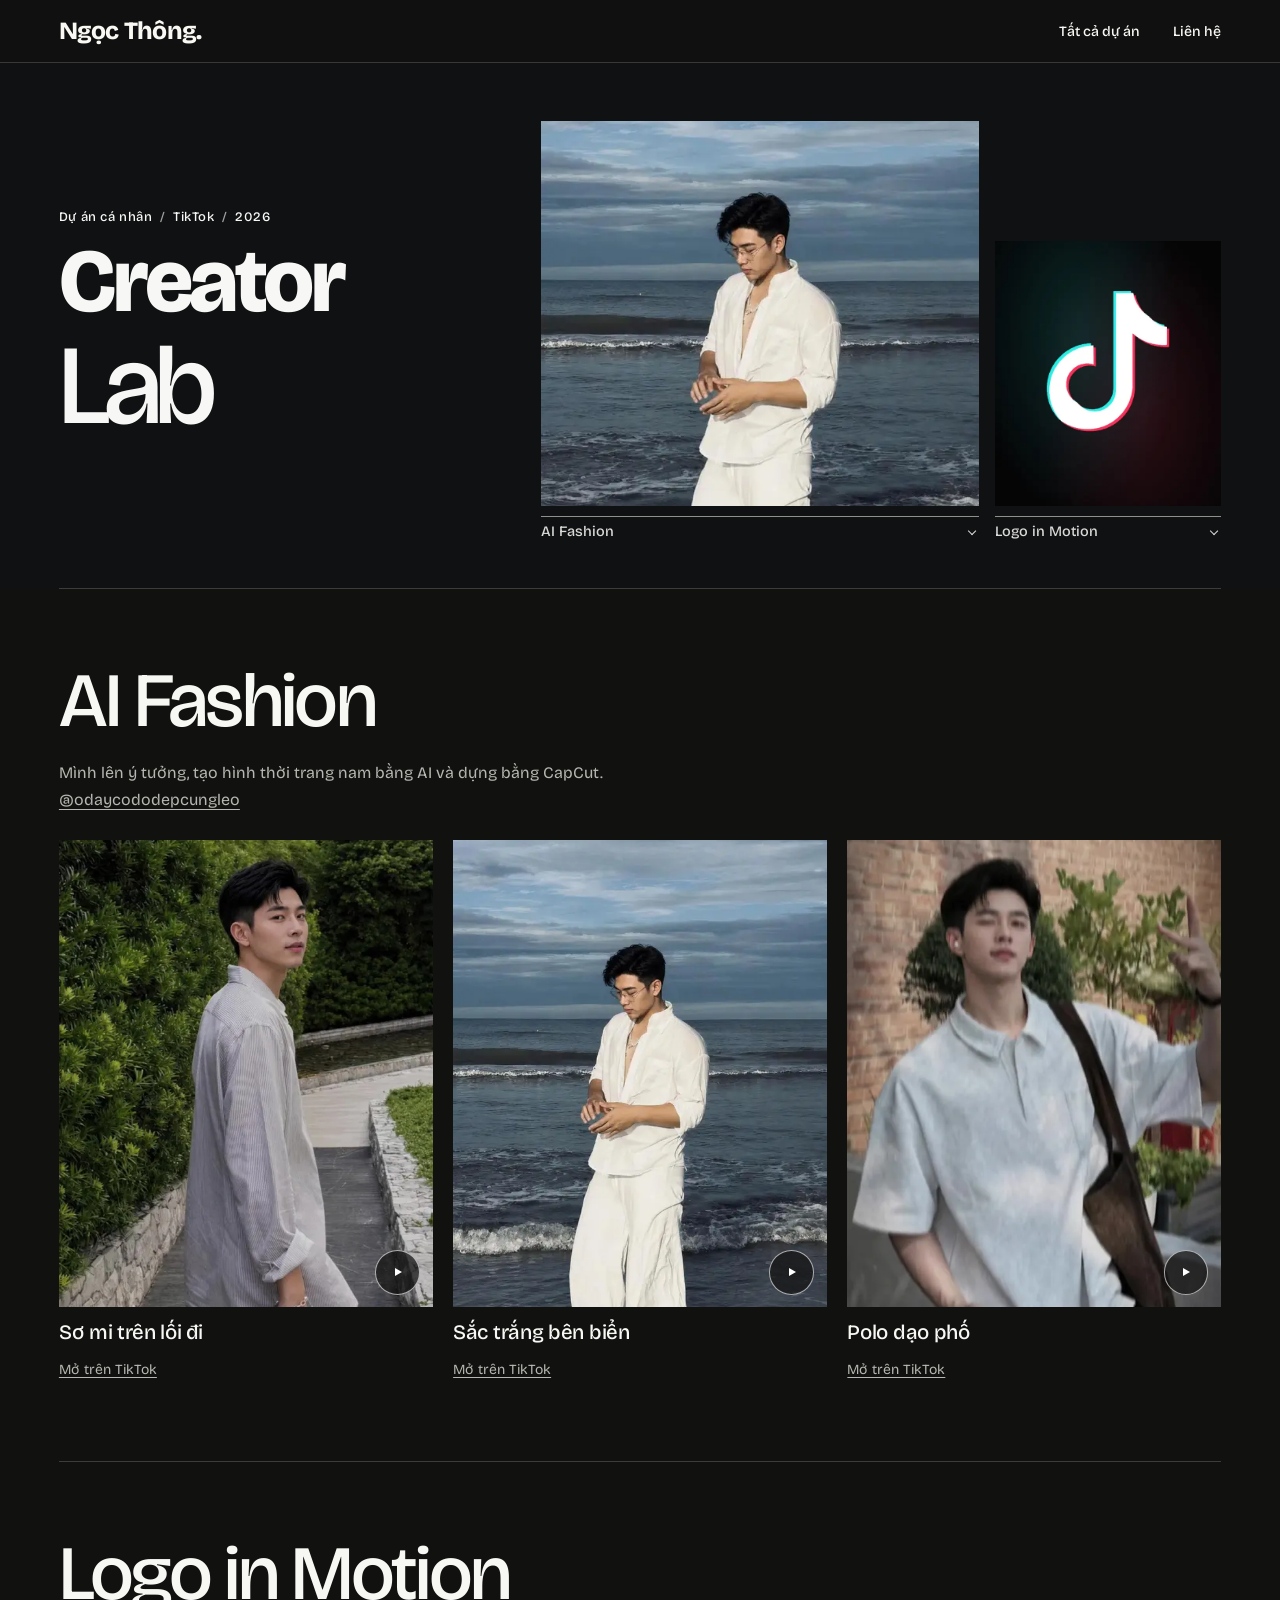
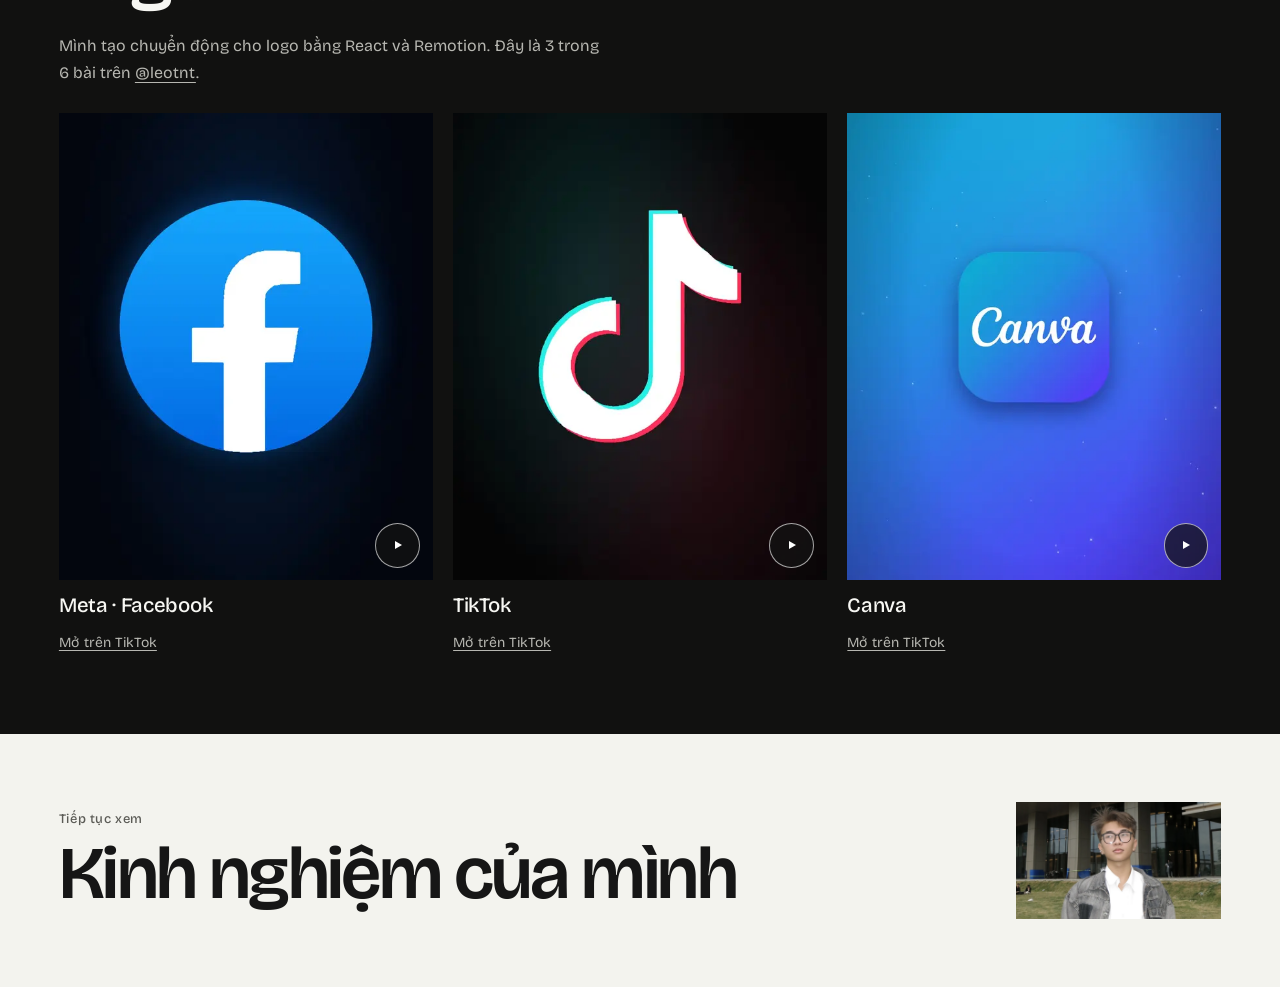
==== commit ac5a5517: "Guide visitors from project evidence through experience to contact" ====
--- a/du-an/creator-lab.html
+++ b/du-an/creator-lab.html
@@ -85,9 +85,9 @@
   </main>
   <footer class="project-next">
     <div class="case-wrap">
-      <a href="thien-ly.html" class="next-link">
-        <img src="../assets/work/social.webp" loading="lazy" alt="" width="150" height="100">
-        <span><small>Dự án tiếp theo</small><strong>Cơm Niêu Thiên Lý</strong></span>
+      <a href="../index.html#gioi-thieu" class="next-link">
+        <img src="../assets/work/thong-portrait.webp" loading="lazy" alt="" width="150" height="100">
+        <span><small>Tiếp tục xem</small><strong>Kinh nghiệm của mình</strong></span>
       </a>
     </div>
   </footer>
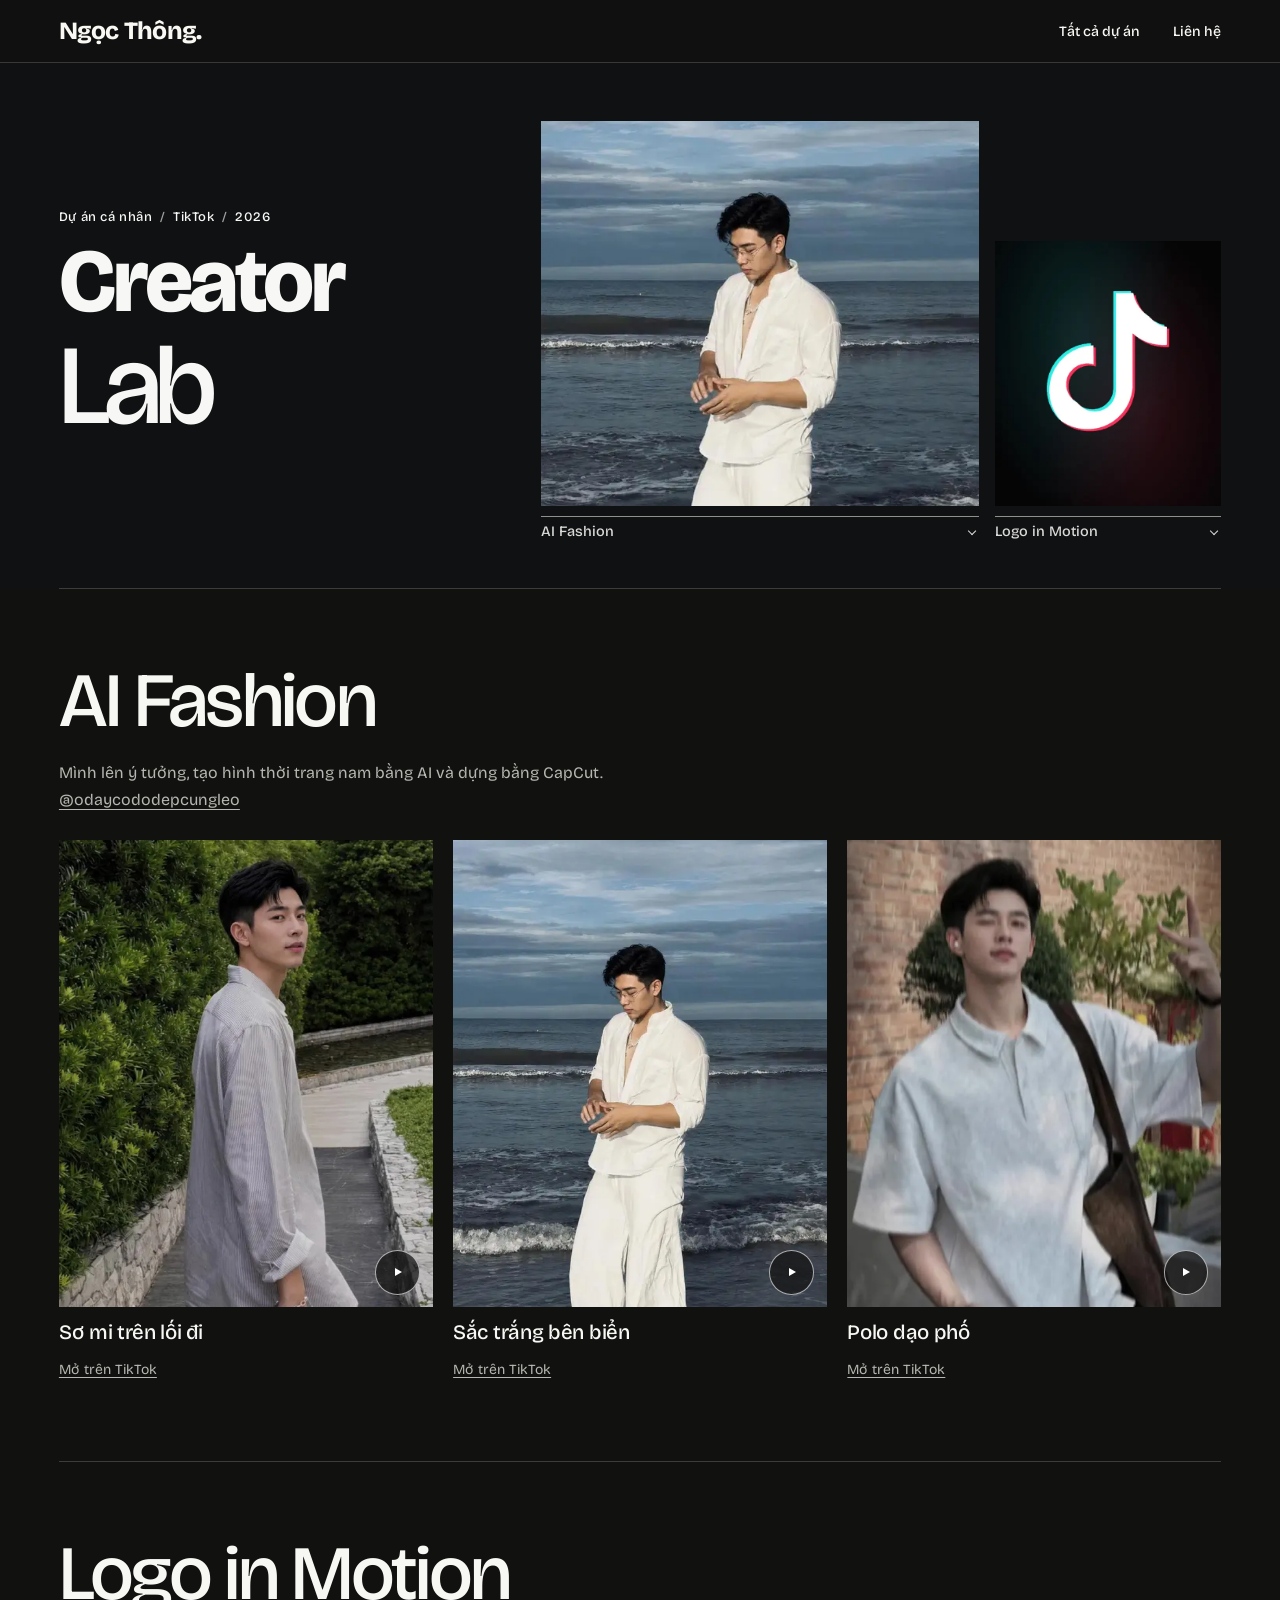
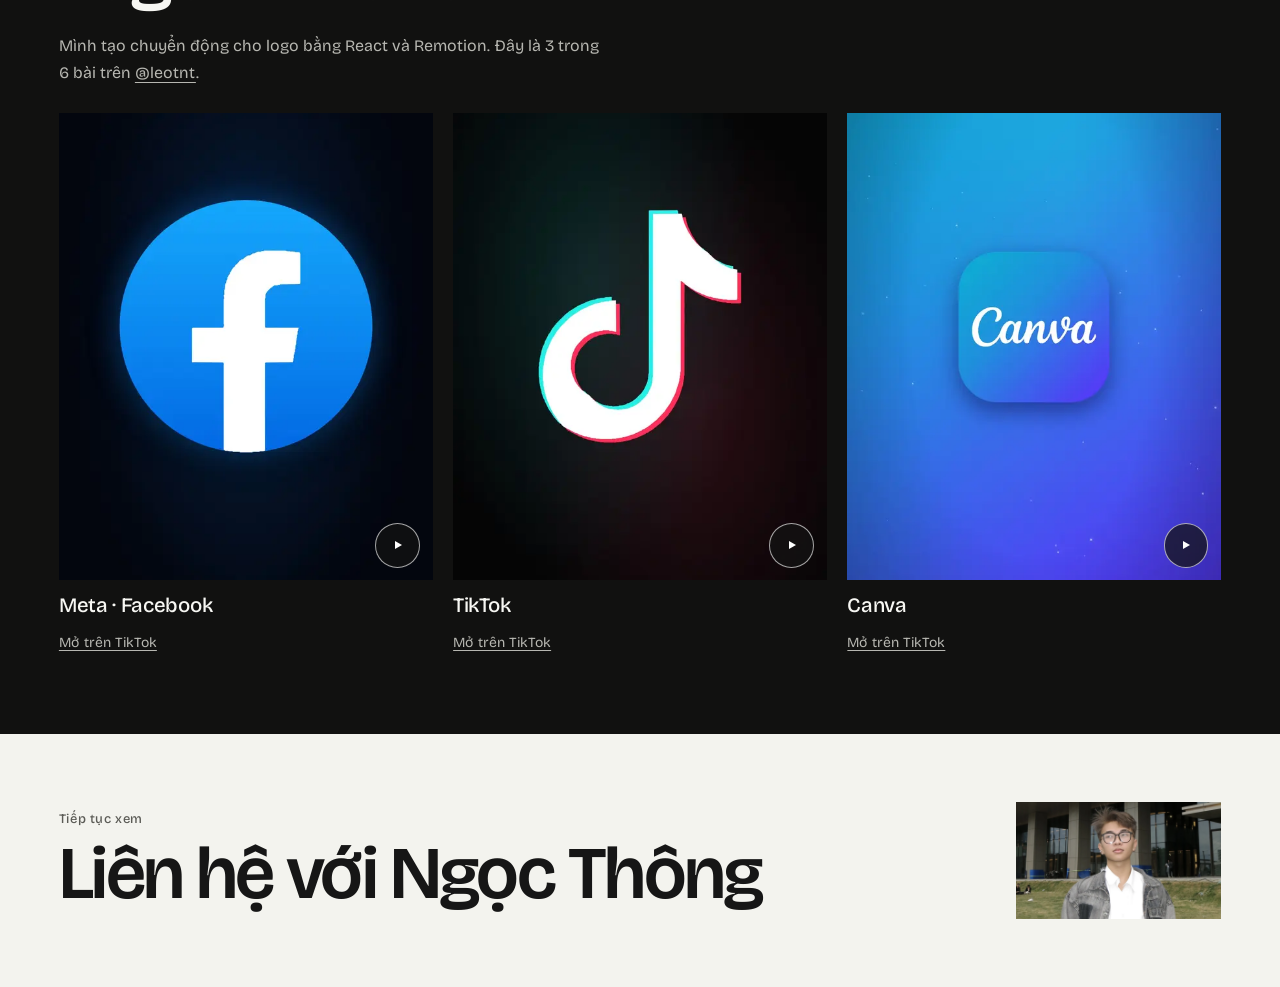
==== commit b44519ef: "Lead with the personal profile and restore the four-project screening room" ====
--- a/du-an/creator-lab.html
+++ b/du-an/creator-lab.html
@@ -85,9 +85,9 @@
   </main>
   <footer class="project-next">
     <div class="case-wrap">
-      <a href="../index.html#gioi-thieu" class="next-link">
+      <a href="../index.html#lien-he" class="next-link">
         <img src="../assets/work/thong-portrait.webp" loading="lazy" alt="" width="150" height="100">
-        <span><small>Tiếp tục xem</small><strong>Kinh nghiệm của mình</strong></span>
+        <span><small>Tiếp tục xem</small><strong>Liên hệ với Ngọc Thông</strong></span>
       </a>
     </div>
   </footer>
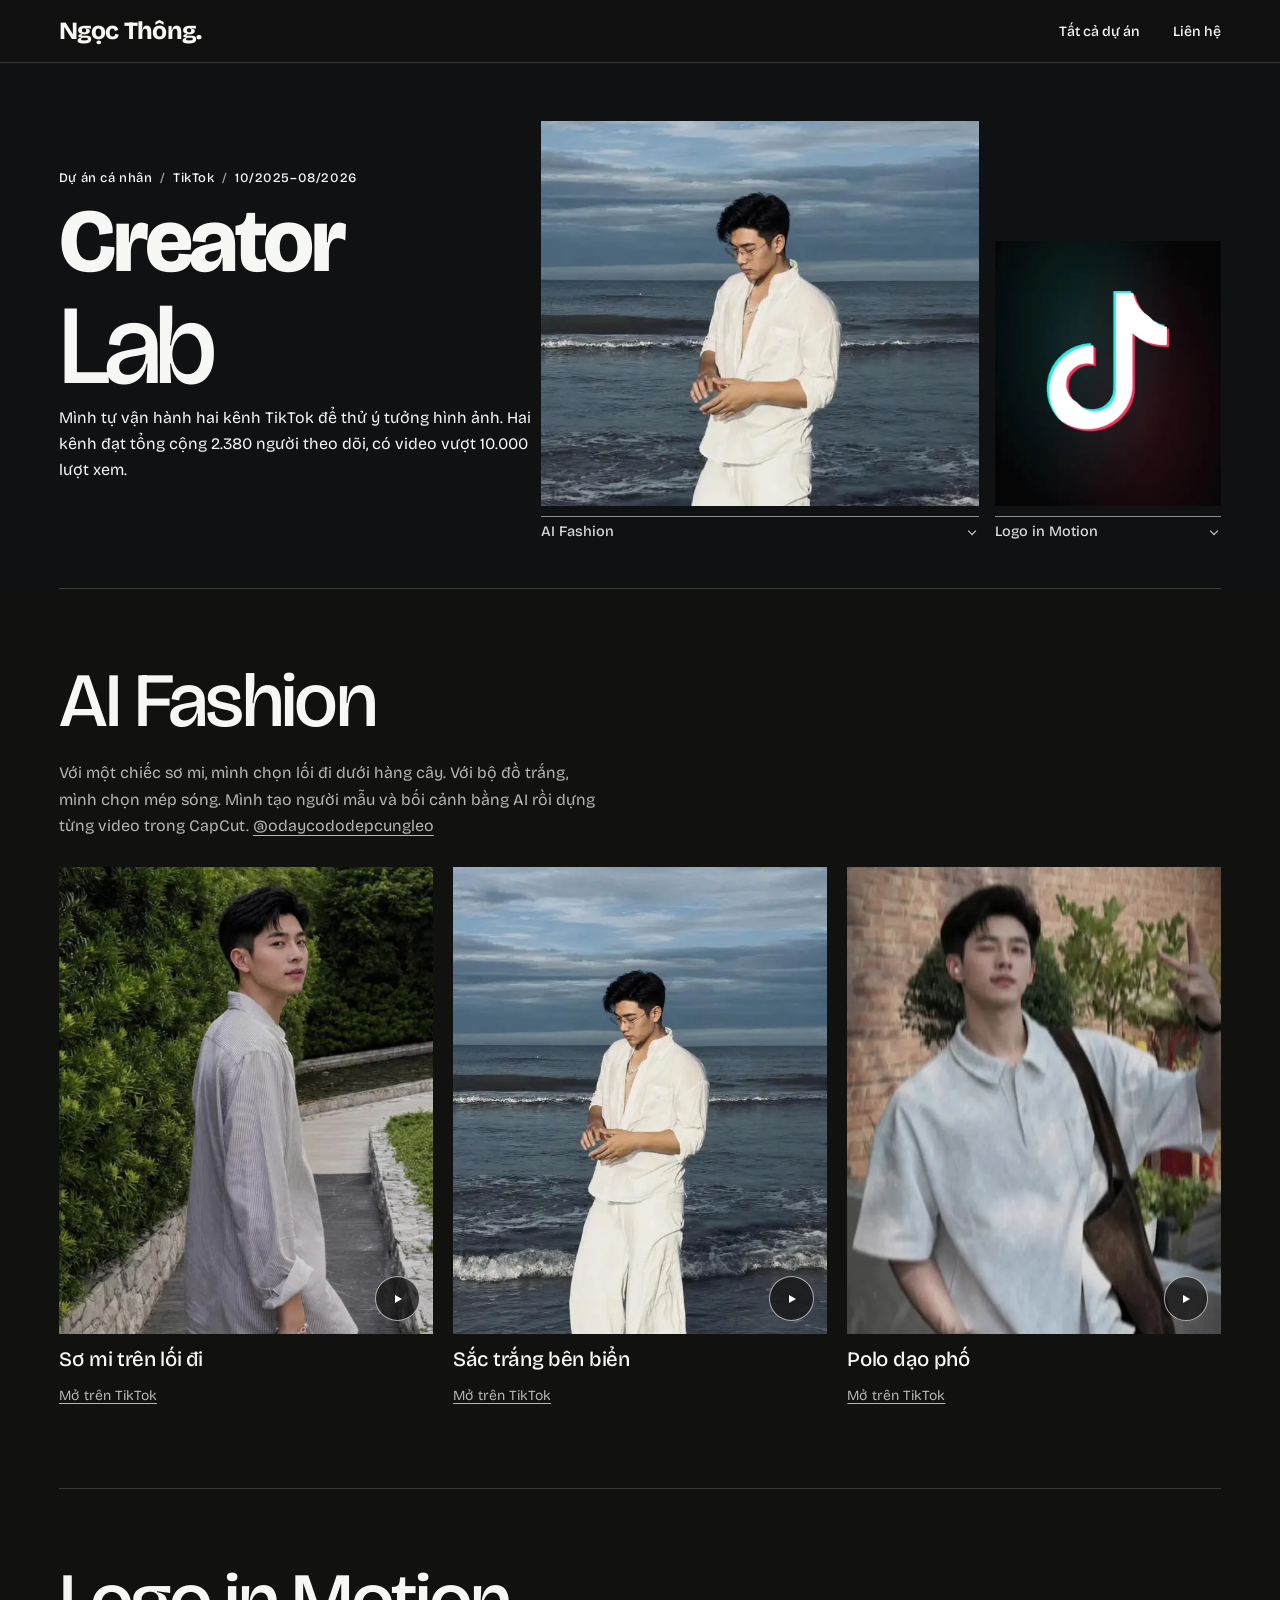
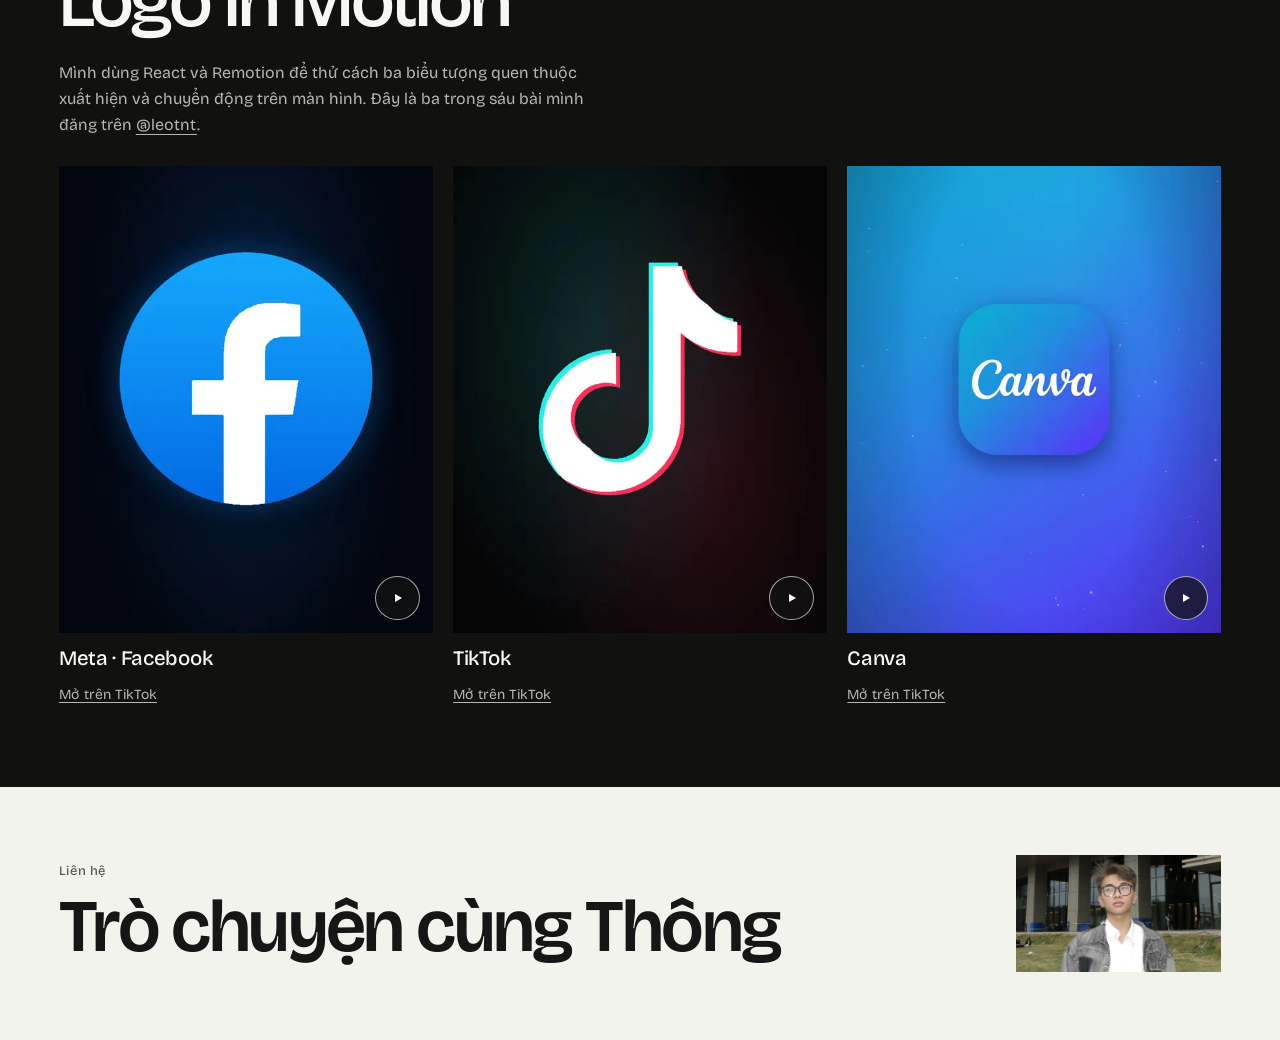
==== commit 8e8eea10: "Rewrite portfolio and project stories in Thong's voice" ====
--- a/du-an/creator-lab.html
+++ b/du-an/creator-lab.html
@@ -3,7 +3,7 @@
 <head>
   <meta charset="utf-8">
   <meta name="viewport" content="width=device-width, initial-scale=1">
-  <meta name="description" content="Hai series TikTok cá nhân của Ngọc Thông về thời trang AI và thiết kế chuyển động cho logo.">
+  <meta name="description" content="Hai kênh TikTok cá nhân của Ngọc Thông về thời trang nam tạo bằng AI và chuyển động logo, với tổng cộng 2.380 người theo dõi.">
   <meta name="theme-color" content="#090909">
   <title>Creator Lab — Ngọc Thông</title>
   <link rel="icon" href="../assets/favicon.svg" type="image/svg+xml">
@@ -29,8 +29,9 @@
     <header class="lab-hero">
       <div class="case-wrap lab-cover">
         <div class="lab-heading">
-          <p class="case-meta">Dự án cá nhân <span>/</span> TikTok <span>/</span> 2026</p>
+          <p class="case-meta">Dự án cá nhân <span>/</span> TikTok <span>/</span> 10/2025–08/2026</p>
           <h1 lang="en">Creator <em>Lab</em></h1>
+          <p>Mình tự vận hành hai kênh TikTok để thử ý tưởng hình ảnh. Hai kênh đạt tổng cộng 2.380 người theo dõi, có video vượt 10.000 lượt xem.</p>
         </div>
         <nav class="lab-diptych" aria-label="Hai series trong Creator Lab">
           <a class="lab-fashion" href="#ai-fashion">
@@ -47,7 +48,7 @@
     <div class="case-wrap">
       <section id="ai-fashion" class="project-samples" aria-labelledby="ai-fashion-title">
         <h2 id="ai-fashion-title" lang="en">AI Fashion</h2>
-        <p>Mình lên ý tưởng, tạo hình thời trang nam bằng AI và dựng bằng CapCut. <a href="https://www.tiktok.com/@odaycododepcungleo" target="_blank" rel="noopener noreferrer">@odaycododepcungleo</a></p>
+        <p>Với một chiếc sơ mi, mình chọn lối đi dưới hàng cây. Với bộ đồ trắng, mình chọn mép sóng. Mình tạo người mẫu và bối cảnh bằng AI rồi dựng từng video trong CapCut. <a href="https://www.tiktok.com/@odaycododepcungleo" target="_blank" rel="noopener noreferrer">@odaycododepcungleo</a></p>
         <div class="sample-grid">
           <a class="sample" data-screening href="https://www.tiktok.com/@odaycododepcungleo/video/7667945443321498888" target="_blank" rel="noopener noreferrer">
             <span class="sample__still"><img loading="lazy" src="../assets/work/fashion.webp" width="576" height="1024" alt="Người mẫu mặc sơ mi sọc mảnh, ngoái nhìn trên lối đi cạnh hàng cây." decoding="async"><span class="play-mark" aria-hidden="true"></span></span>
@@ -65,7 +66,7 @@
       </section>
       <section id="logo-in-motion" class="project-samples" aria-labelledby="logo-in-motion-title">
         <h2 id="logo-in-motion-title" lang="en">Logo in Motion</h2>
-        <p>Mình tạo chuyển động cho logo bằng React và Remotion. Đây là 3 trong 6 bài trên <a href="https://www.tiktok.com/@leotnt" target="_blank" rel="noopener noreferrer">@leotnt</a>.</p>
+        <p>Mình dùng React và Remotion để thử cách ba biểu tượng quen thuộc xuất hiện và chuyển động trên màn hình. Đây là ba trong sáu bài mình đăng trên <a href="https://www.tiktok.com/@leotnt" target="_blank" rel="noopener noreferrer">@leotnt</a>.</p>
         <div class="sample-grid">
           <a class="sample" data-screening href="https://www.tiktok.com/@leotnt/video/7669405084509375762" target="_blank" rel="noopener noreferrer">
             <span class="sample__still"><img loading="lazy" src="../assets/work/motion-meta.webp" width="576" height="1024" alt="Chữ f đặc trưng của Facebook trong khung hình video chuyển động." decoding="async"><span class="play-mark" aria-hidden="true"></span></span>
@@ -87,7 +88,7 @@
     <div class="case-wrap">
       <a href="../index.html#lien-he" class="next-link">
         <img src="../assets/work/thong-portrait.webp" loading="lazy" alt="" width="150" height="100">
-        <span><small>Tiếp tục xem</small><strong>Liên hệ với Ngọc Thông</strong></span>
+        <span><small>Liên hệ</small><strong>Trò chuyện cùng Thông</strong></span>
       </a>
     </div>
   </footer>
--- a/style.css
+++ b/style.css
@@ -37,21 +37,21 @@
 .intro__signature { position: absolute; z-index: 2; inset: 0; pointer-events: none; }
 .intro--complete .intro__signature { background: linear-gradient(90deg, #080808a6, #08080840 37%, transparent 64%); }
 .intro__name { position: absolute; left: clamp(1.5rem, 6vw, 7rem); top: 50%; transform: translateY(-50%); color: #faf9f7; font: 600 clamp(5rem, 12.1vw, 13rem)/.8 var(--serif); letter-spacing: -.07em; text-shadow: 0 .04em .2em #0007; }
-.intro__name span, .intro__name em { display: block; animation: reveal-name 1s cubic-bezier(.22, 1, .36, 1) both; }
-.intro__name em { margin: .13em 0 0 .25em; font-weight: 600; animation-delay: .09s; }
-@keyframes reveal-name {
-  from { opacity: 0; transform: translateY(.19em); }
-  to { opacity: 1; transform: translateY(0); }
+.intro__name > span { display:block; }
+.intro__name > span + span { margin-inline-start:.35em; }
+.intro__name i { display:inline-block; font-style:inherit; }
+@media (prefers-reduced-motion:no-preference) {
+  .intro--complete .intro__name i {
+    transform-origin:0 90%;
+    animation: title-letter 760ms cubic-bezier(.18,.72,.22,1) calc(var(--i) * 64ms) both;
+  }
+  @keyframes title-letter {
+    from {opacity:0; transform:translateY(.22em) rotate(4deg);}
+    to {opacity:1; transform:none;}
+  }
 }
 
 .intro__overlay { position: absolute; inset: 50% auto auto 50%; z-index: 3; transform: translate(-50%, -50%); background: var(--white); color: var(--black); border: 0; border-radius: 100px; padding: .65rem 1.15rem; white-space: nowrap; font-size: .85rem; font-weight: 700; cursor: pointer; }
-.intro__controls { position: absolute; z-index: 3; right: clamp(1rem, 3.4vw, 3.5rem); bottom: max(1rem, env(safe-area-inset-bottom)); display: grid; grid-template-columns: auto minmax(1.5rem, 1fr) auto; width: min(20rem, calc(100% - 2rem)); gap: .85rem; align-items: center; padding: .2rem .75rem; border-radius: 100px; background: #090909a8; }
-.intro__controls button { background: transparent; border: 0; padding: .35rem 0; font-size: .75rem; font-weight: 600; white-space: nowrap; cursor: pointer; }
-.intro__controls button:hover { text-decoration: underline; text-underline-offset: .25em; }
-.intro__controls progress { display: block; width: 100%; height: 2px; border: 0; appearance: none; background: #343434; color: var(--white); }
-.intro__controls progress::-webkit-progress-bar { background: #343434; }
-.intro__controls progress::-webkit-progress-value { background: var(--white); }
-.intro__controls progress::-moz-progress-bar { background: var(--white); }
 .intro__error { position: absolute; z-index: 3; inset: auto 1rem 1rem; width: fit-content; margin-inline: auto; color: var(--dim); background: var(--black); padding: .5rem .85rem; }
 
 @media (max-width: 48rem) {
@@ -64,13 +64,10 @@
   .intro__media::before { background: linear-gradient(180deg, #08080899, transparent 12%, transparent 83%, #080808c0); }
   .intro--complete .intro__signature { background: linear-gradient(0deg, #080808d9, #08080860 26%, transparent 48%); }
   .intro__name { top: auto; bottom: clamp(4.4rem, 16svh, 10rem); left: 5.5%; transform: none; font-size: clamp(3.1rem, 16vw, 8rem); white-space: nowrap; }
-  .intro__name span, .intro__name em { display: inline-block; }
-  .intro__name em { margin: 0 0 0 .05em; }
 }
 
 @media (prefers-reduced-motion: reduce) {
   html { scroll-behavior: auto; }
-  .intro__name span, .intro__name em { animation: none; }
   .intro__ambience { transition: none; }
 
 }
--- a/studio-type.css
+++ b/studio-type.css
@@ -10,9 +10,17 @@
 body,.casebook { font-family:var(--studio-display);font-optical-sizing:auto; }
 .casebook { --case-serif:var(--studio-display);--case-display:var(--studio-display); }
 body em {font-style:normal;}
-.intro .intro__name {font-family:var(--studio-display);font-weight:780;letter-spacing:-.04em;line-height:1.02;}
-.intro .intro__name em {font-style:normal;font-weight:460;margin:0;letter-spacing:-.04em;}
-@media(min-width:49rem){.intro .intro__name {font-size:clamp(5rem,9.5vw,12rem);left:4%;}.intro .intro__name em {margin-left:.22em;}}
+@font-face {
+  font-family:"Viaoda Libre";font-style:normal;font-weight:400;font-display:swap;
+  src:url("assets/fonts/viaoda-name.woff2") format("woff2");
+}
+.intro .intro__name {
+  font:400 clamp(2.8rem,15vw,7rem)/1.18 "Viaoda Libre",Georgia,serif;
+  letter-spacing:0;word-spacing:.025em;white-space:nowrap;color:#fffcf5;
+}
+@media(min-width:48.01rem) {
+  .intro .intro__name {left:4.7%;font-size:clamp(3.8rem,8.4vw,11rem);}
+}
 .casebook .case-signature {font:760 1.55rem/1.25 var(--studio-display);letter-spacing:-.032em;}
 .casebook h1 em,.casebook .next-link strong {font-style:normal;line-height:1.04;}
 .casebook .ddv-hero,.casebook .lab-hero,.casebook .didi-hero {background:#101112;color:#f7f7f5;}
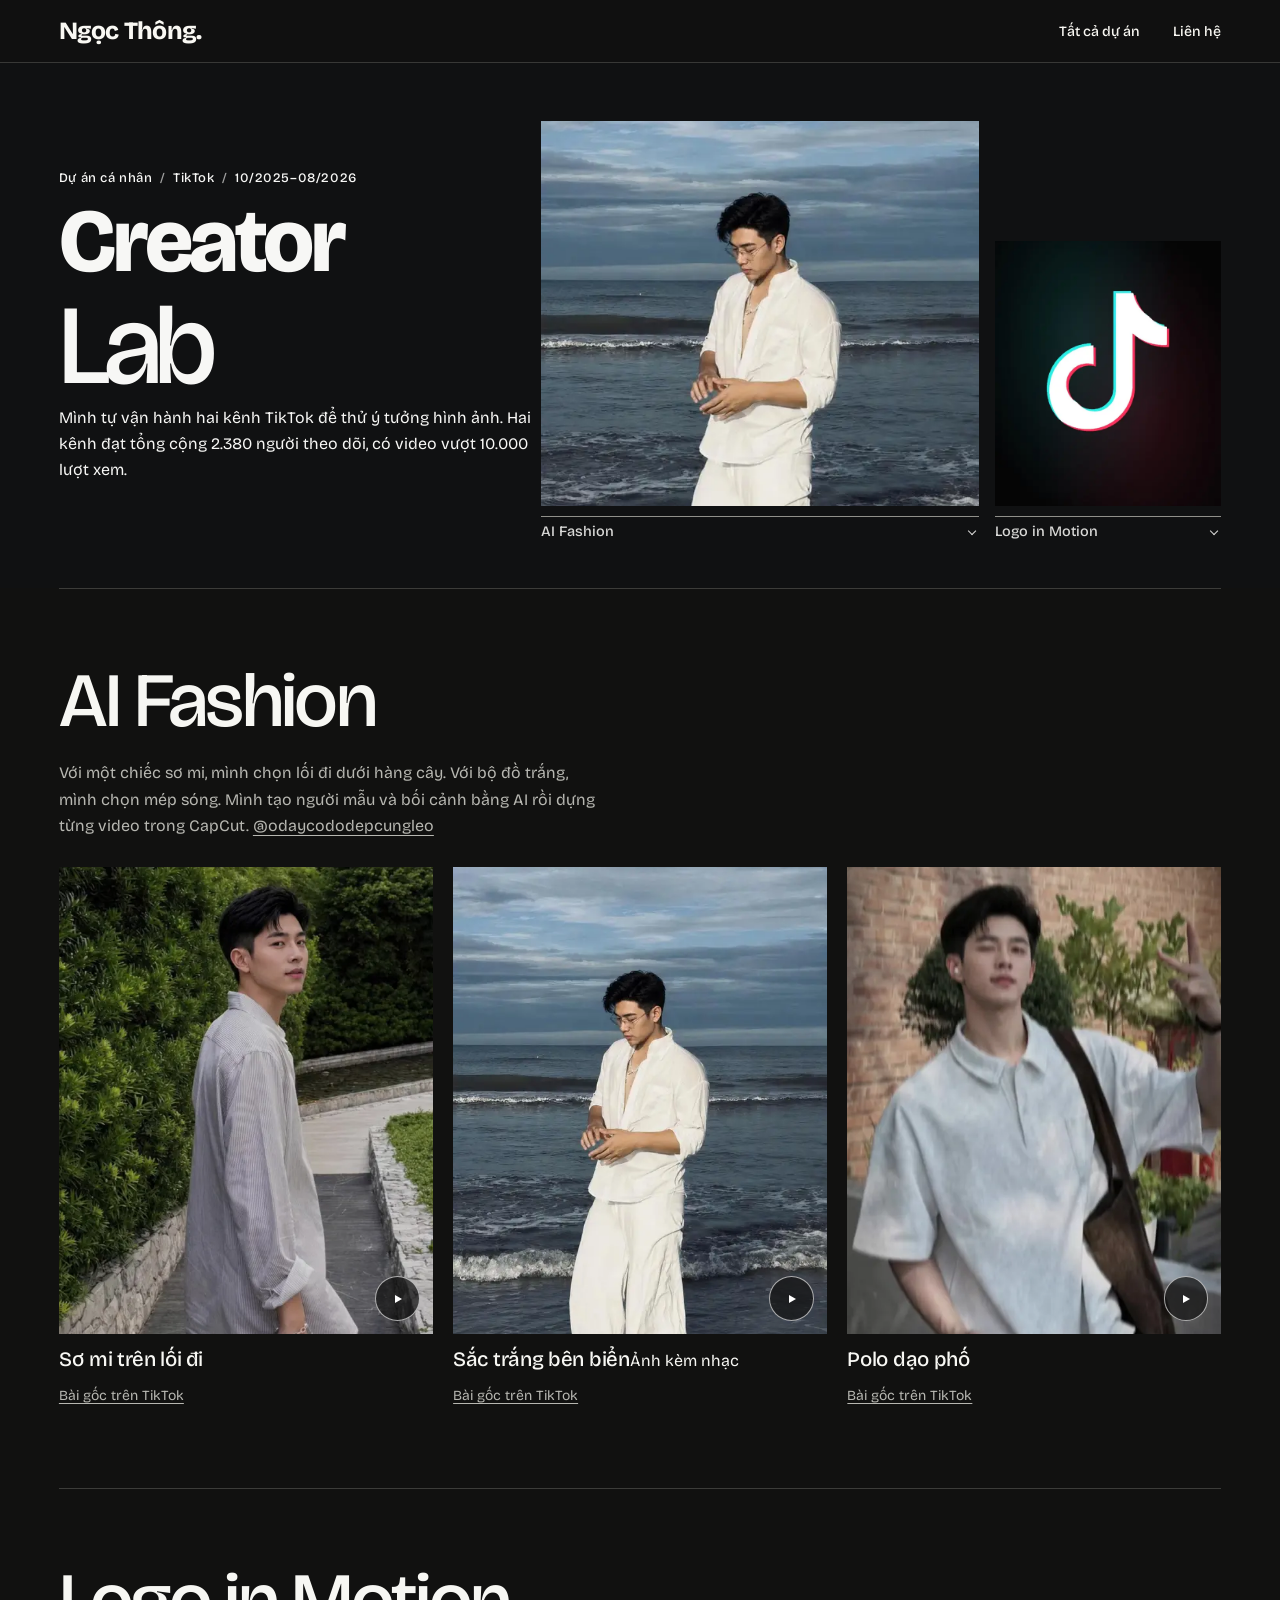
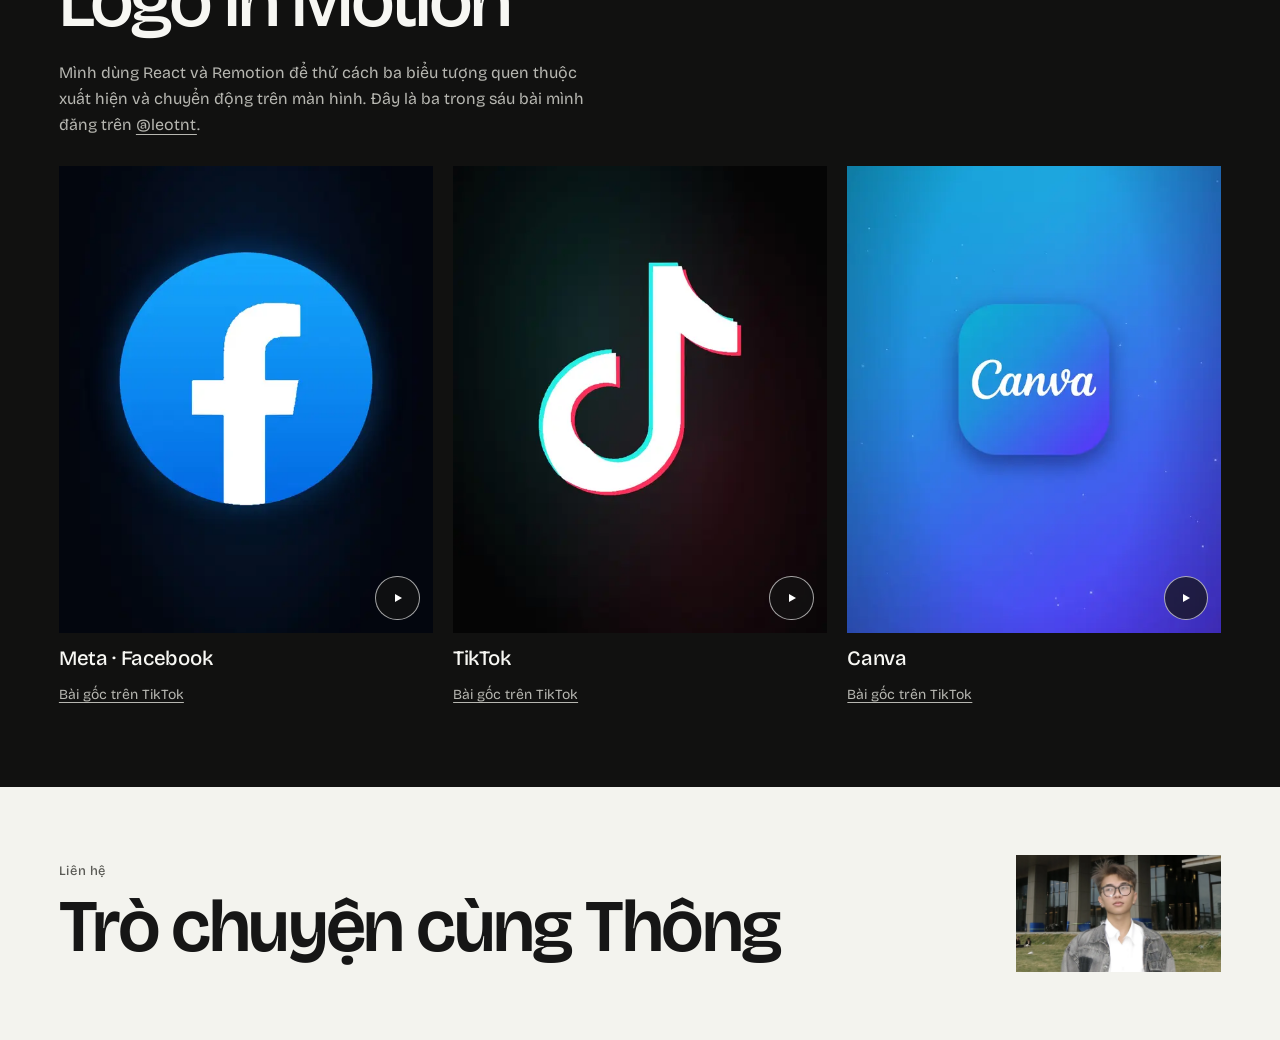
==== commit ee222ad7: "Add playable portfolio showcases and brand logos" ====
--- a/du-an/creator-lab.html
+++ b/du-an/creator-lab.html
@@ -11,7 +11,7 @@
   <link rel="stylesheet" href="../style.css?v=4">
   <link rel="stylesheet" href="../display-font.css">
   <link rel="stylesheet" href="../casebook.css?v=6">
-  <script defer src="../case-player.js?v=4"></script>
+  <script defer src="../case-player.js?v=local5"></script>
   <link rel="stylesheet" href="../studio-type.css?v=1">
 </head>
 <body class="casebook casebook--creator">
@@ -50,15 +50,15 @@
         <h2 id="ai-fashion-title" lang="en">AI Fashion</h2>
         <p>Với một chiếc sơ mi, mình chọn lối đi dưới hàng cây. Với bộ đồ trắng, mình chọn mép sóng. Mình tạo người mẫu và bối cảnh bằng AI rồi dựng từng video trong CapCut. <a href="https://www.tiktok.com/@odaycododepcungleo" target="_blank" rel="noopener noreferrer">@odaycododepcungleo</a></p>
         <div class="sample-grid">
-          <a class="sample" data-screening href="https://www.tiktok.com/@odaycododepcungleo/video/7667945443321498888" target="_blank" rel="noopener noreferrer">
+          <a class="sample" data-screening href="../assets/work/creator/7667945443321498888.mp4" data-original="https://www.tiktok.com/@odaycododepcungleo/video/7667945443321498888" target="_blank" rel="noopener noreferrer">
             <span class="sample__still"><img loading="lazy" src="../assets/work/fashion.webp" width="576" height="1024" alt="Người mẫu mặc sơ mi sọc mảnh, ngoái nhìn trên lối đi cạnh hàng cây." decoding="async"><span class="play-mark" aria-hidden="true"></span></span>
             <span class="sample__caption"><strong>Sơ mi trên lối đi</strong></span>
           </a>
-          <a class="sample" data-screening href="https://www.tiktok.com/@odaycododepcungleo/video/7667585758185671943" target="_blank" rel="noopener noreferrer">
+          <a class="sample" data-screening href="../assets/work/creator/7667585758185671943.mp4" data-original="https://www.tiktok.com/@odaycododepcungleo/photo/7667585758185671943" target="_blank" rel="noopener noreferrer">
             <span class="sample__still"><img loading="lazy" src="../assets/work/fashion-shore.webp" width="576" height="1024" alt="Người mẫu mặc cả bộ trắng đứng sát mép sóng." decoding="async"><span class="play-mark" aria-hidden="true"></span></span>
-            <span class="sample__caption"><strong>Sắc trắng bên biển</strong></span>
+            <span class="sample__caption"><strong>Sắc trắng bên biển</strong><span>Ảnh kèm nhạc</span></span>
           </a>
-          <a class="sample" data-screening href="https://www.tiktok.com/@odaycododepcungleo/video/7667056362903424274" target="_blank" rel="noopener noreferrer">
+          <a class="sample" data-screening href="../assets/work/creator/7667056362903424274.mp4" data-original="https://www.tiktok.com/@odaycododepcungleo/video/7667056362903424274" target="_blank" rel="noopener noreferrer">
             <span class="sample__still"><img loading="lazy" src="../assets/work/fashion-street.webp" width="576" height="1024" alt="Người mẫu mặc polo sáng màu và đeo túi chéo trước bức tường gạch." decoding="async"><span class="play-mark" aria-hidden="true"></span></span>
             <span class="sample__caption"><strong>Polo dạo phố</strong></span>
           </a>
@@ -68,15 +68,15 @@
         <h2 id="logo-in-motion-title" lang="en">Logo in Motion</h2>
         <p>Mình dùng React và Remotion để thử cách ba biểu tượng quen thuộc xuất hiện và chuyển động trên màn hình. Đây là ba trong sáu bài mình đăng trên <a href="https://www.tiktok.com/@leotnt" target="_blank" rel="noopener noreferrer">@leotnt</a>.</p>
         <div class="sample-grid">
-          <a class="sample" data-screening href="https://www.tiktok.com/@leotnt/video/7669405084509375762" target="_blank" rel="noopener noreferrer">
+          <a class="sample" data-screening href="../assets/work/creator/7669405084509375762.mp4" data-original="https://www.tiktok.com/@leotnt/video/7669405084509375762" target="_blank" rel="noopener noreferrer">
             <span class="sample__still"><img loading="lazy" src="../assets/work/motion-meta.webp" width="576" height="1024" alt="Chữ f đặc trưng của Facebook trong khung hình video chuyển động." decoding="async"><span class="play-mark" aria-hidden="true"></span></span>
             <span class="sample__caption"><strong>Meta · Facebook</strong></span>
           </a>
-          <a class="sample" data-screening href="https://www.tiktok.com/@leotnt/video/7668963068902149384" target="_blank" rel="noopener noreferrer">
+          <a class="sample" data-screening href="../assets/work/creator/7668963068902149384.mp4" data-original="https://www.tiktok.com/@leotnt/video/7668963068902149384" target="_blank" rel="noopener noreferrer">
             <span class="sample__still"><img loading="lazy" src="../assets/work/motion.webp" width="576" height="1024" alt="Khung hình từ bài thử chuyển động logo TikTok." decoding="async"><span class="play-mark" aria-hidden="true"></span></span>
             <span class="sample__caption"><strong>TikTok</strong></span>
           </a>
-          <a class="sample" data-screening href="https://www.tiktok.com/@leotnt/video/7668300120705764615" target="_blank" rel="noopener noreferrer">
+          <a class="sample" data-screening href="../assets/work/creator/7668300120705764615.mp4" data-original="https://www.tiktok.com/@leotnt/video/7668300120705764615" target="_blank" rel="noopener noreferrer">
             <span class="sample__still"><img loading="lazy" src="../assets/work/motion-canva.webp" width="576" height="1024" alt="Khung hình từ bài thử chuyển động logo Canva." decoding="async"><span class="play-mark" aria-hidden="true"></span></span>
             <span class="sample__caption"><strong>Canva</strong></span>
           </a>
--- a/style.css
+++ b/style.css
@@ -51,7 +51,9 @@
   }
 }
 
-.intro__overlay { position: absolute; inset: 50% auto auto 50%; z-index: 3; transform: translate(-50%, -50%); background: var(--white); color: var(--black); border: 0; border-radius: 100px; padding: .65rem 1.15rem; white-space: nowrap; font-size: .85rem; font-weight: 700; cursor: pointer; }
+.intro__sound { position:absolute; right:4%; bottom:max(1.25rem,env(safe-area-inset-bottom)); z-index:3; display:grid; place-items:center; width:44px; height:44px; border:1px solid #ffffff70; border-radius:50%; background:#10101080; color:white; cursor:pointer; }
+.intro__sound [data-icon] { display:none; }
+.intro__sound[data-state="play"] [data-icon="play"], .intro__sound[data-state="muted"] [data-icon="muted"], .intro__sound[data-state="sound"] [data-icon="sound"] { display:inline; }
 .intro__error { position: absolute; z-index: 3; inset: auto 1rem 1rem; width: fit-content; margin-inline: auto; color: var(--dim); background: var(--black); padding: .5rem .85rem; }
 
 @media (max-width: 48rem) {
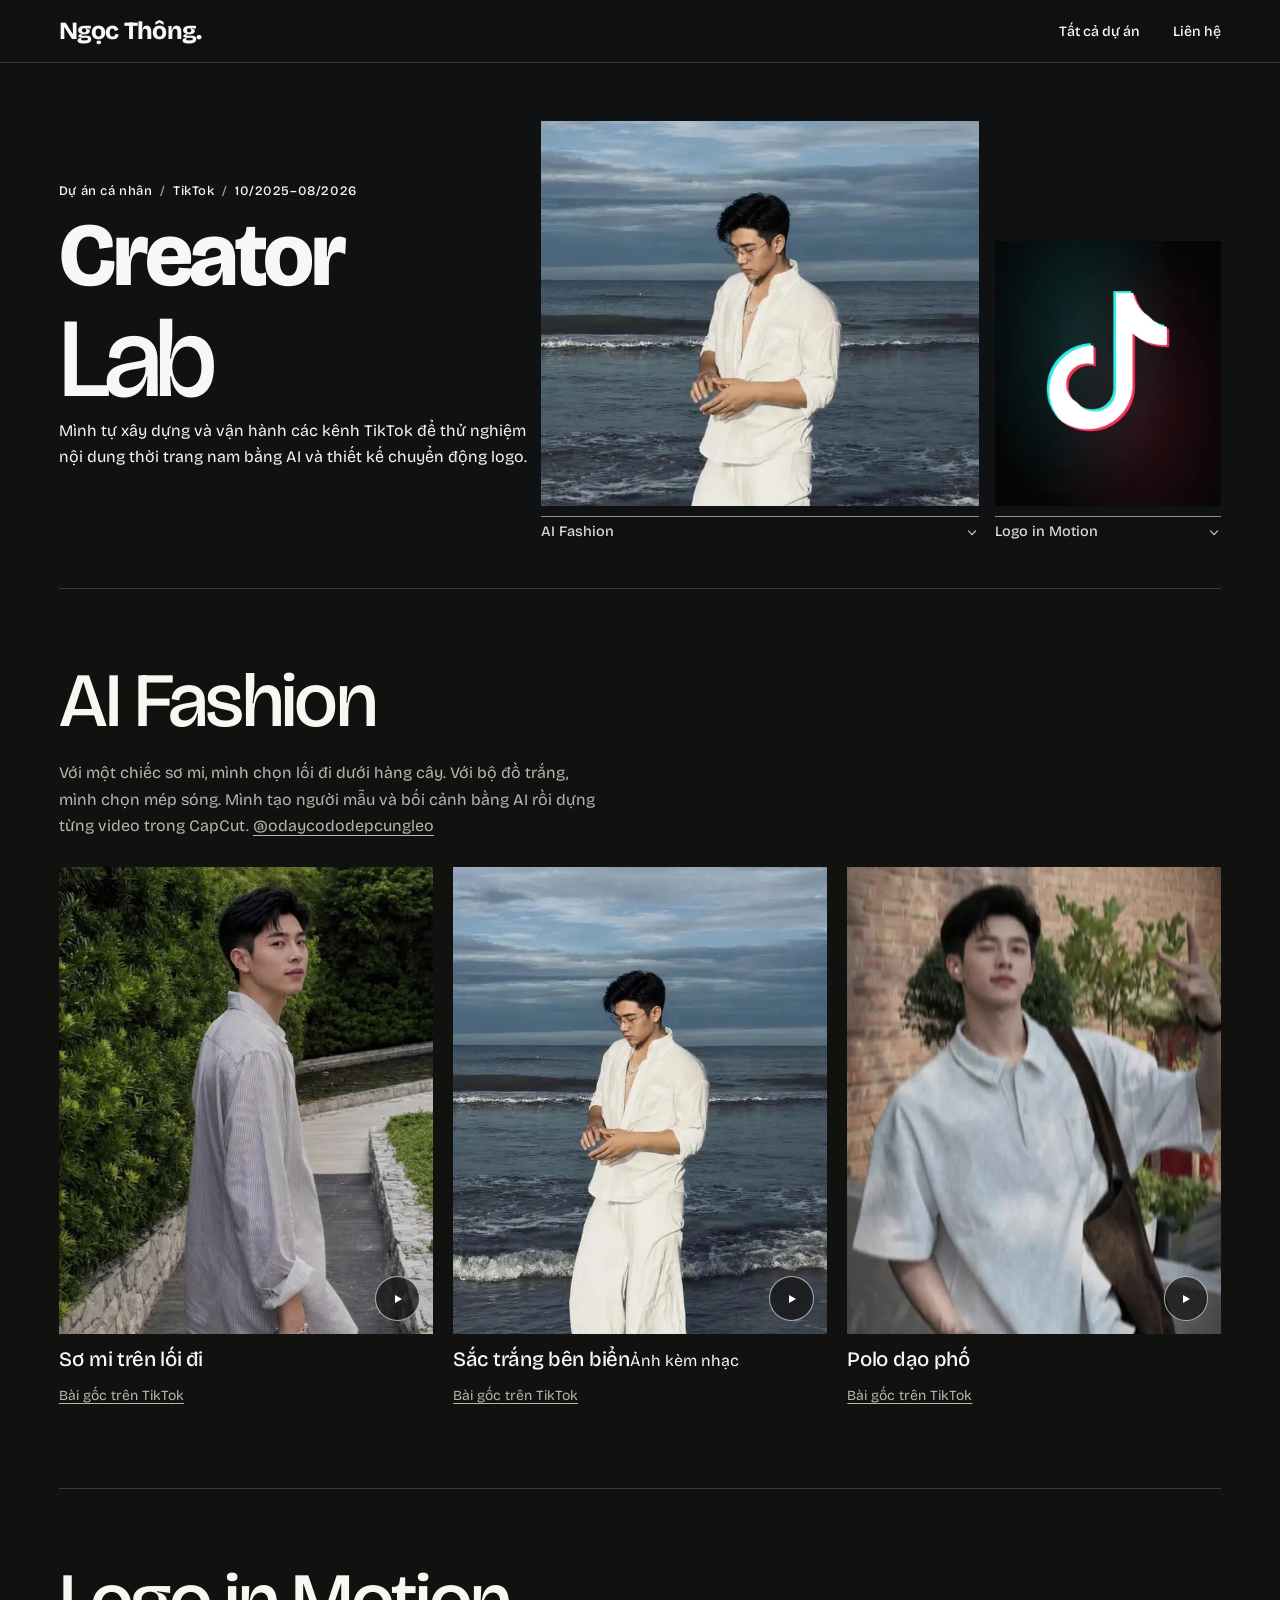
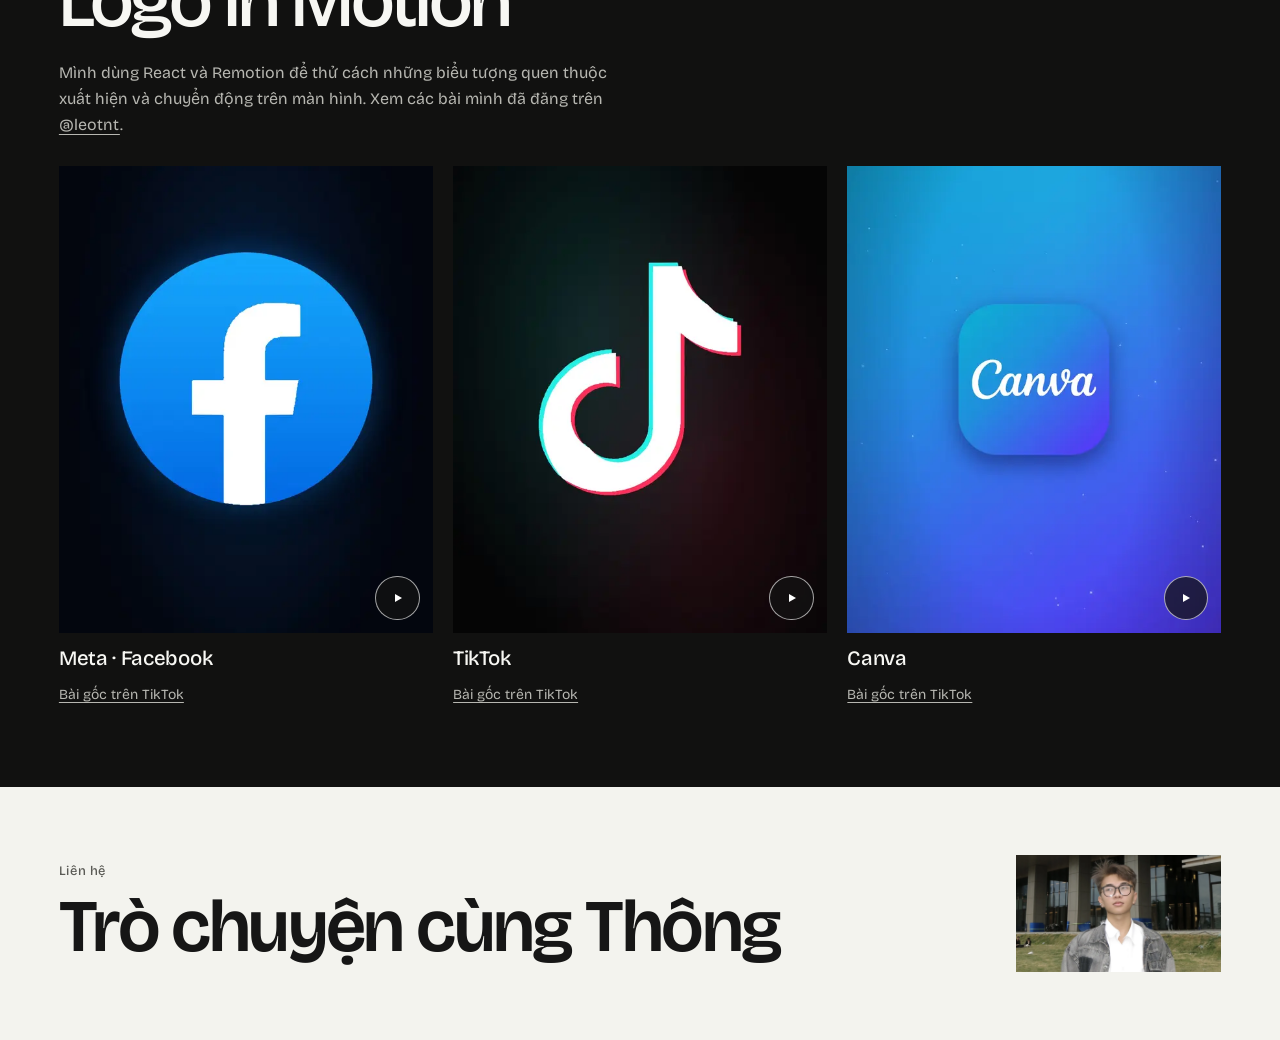
==== commit c1844a97: "Merge DiDi into Di Dong Viet and refine the project lineup" ====
--- a/du-an/creator-lab.html
+++ b/du-an/creator-lab.html
@@ -3,7 +3,7 @@
 <head>
   <meta charset="utf-8">
   <meta name="viewport" content="width=device-width, initial-scale=1">
-  <meta name="description" content="Hai kênh TikTok cá nhân của Ngọc Thông về thời trang nam tạo bằng AI và chuyển động logo, với tổng cộng 2.380 người theo dõi.">
+  <meta name="description" content="Dự án TikTok cá nhân của Ngọc Thông về thời trang nam tạo bằng AI và thiết kế chuyển động logo.">
   <meta name="theme-color" content="#090909">
   <title>Creator Lab — Ngọc Thông</title>
   <link rel="icon" href="../assets/favicon.svg" type="image/svg+xml">
@@ -31,9 +31,9 @@
         <div class="lab-heading">
           <p class="case-meta">Dự án cá nhân <span>/</span> TikTok <span>/</span> 10/2025–08/2026</p>
           <h1 lang="en">Creator <em>Lab</em></h1>
-          <p>Mình tự vận hành hai kênh TikTok để thử ý tưởng hình ảnh. Hai kênh đạt tổng cộng 2.380 người theo dõi, có video vượt 10.000 lượt xem.</p>
+          <p>Mình tự xây dựng và vận hành các kênh TikTok để thử nghiệm nội dung thời trang nam bằng AI và thiết kế chuyển động logo.</p>
         </div>
-        <nav class="lab-diptych" aria-label="Hai series trong Creator Lab">
+        <nav class="lab-diptych" aria-label="Dự án trong Creator Lab">
           <a class="lab-fashion" href="#ai-fashion">
             <img src="../assets/work/fashion-shore.webp" alt="" width="576" height="1024" fetchpriority="high">
             <span lang="en">AI Fashion</span>
@@ -66,7 +66,7 @@
       </section>
       <section id="logo-in-motion" class="project-samples" aria-labelledby="logo-in-motion-title">
         <h2 id="logo-in-motion-title" lang="en">Logo in Motion</h2>
-        <p>Mình dùng React và Remotion để thử cách ba biểu tượng quen thuộc xuất hiện và chuyển động trên màn hình. Đây là ba trong sáu bài mình đăng trên <a href="https://www.tiktok.com/@leotnt" target="_blank" rel="noopener noreferrer">@leotnt</a>.</p>
+        <p>Mình dùng React và Remotion để thử cách những biểu tượng quen thuộc xuất hiện và chuyển động trên màn hình. Xem các bài mình đã đăng trên <a href="https://www.tiktok.com/@leotnt" target="_blank" rel="noopener noreferrer">@leotnt</a>.</p>
         <div class="sample-grid">
           <a class="sample" data-screening href="../assets/work/creator/7669405084509375762.mp4" data-original="https://www.tiktok.com/@leotnt/video/7669405084509375762" target="_blank" rel="noopener noreferrer">
             <span class="sample__still"><img loading="lazy" src="../assets/work/motion-meta.webp" width="576" height="1024" alt="Chữ f đặc trưng của Facebook trong khung hình video chuyển động." decoding="async"><span class="play-mark" aria-hidden="true"></span></span>
--- a/casebook.css
+++ b/casebook.css
@@ -71,13 +71,11 @@
 .casebook .sample:hover .play-mark, .casebook .sample:focus-visible .play-mark { background: #fafaf4; color: #141412; }
 .casebook .sample__caption { display: block; margin: .68rem 0 0; }
 .casebook .sample__caption strong { font: 500 clamp(.99rem,1.6vw,1.5rem)/1.45 var(--sans); letter-spacing: -.015em; }
-.casebook .reel-list a[data-screening] { padding-block: 1.15rem; min-height: 5.7rem; display: grid; grid-template-columns: 2.75rem minmax(9rem,1.05fr) minmax(6rem,.6fr) minmax(0,.75fr); align-items: center; justify-content: start; gap: clamp(.6rem,1.6vw,1.75rem); }
+.casebook .reel-list a[data-screening] { padding-block: 1.15rem; min-height: 5.7rem; display: grid; grid-template-columns: 2.75rem minmax(0,1.05fr) minmax(0,.75fr); align-items: center; justify-content: start; gap: clamp(.6rem,1.6vw,1.75rem); }
 .casebook .reel-list a[data-screening]::before { content: "▶"; place-items: center; display: grid; width: 2.65rem; aspect-ratio: 1; border-radius: 50%; border: 1px solid #999a94; color: white; font: .7rem/1 Arial,sans-serif; }
 .casebook .reel-list a[data-screening]:hover::before { background: #fafaf5; color: #111; }
 .casebook .reel-list strong { font-size: clamp(1.02rem,1.6vw,1.5rem); line-height: 1.4; }
 .casebook .reel-list small { color: var(--case-muted); }
-.food-result { color: var(--case-muted); font-size: .82rem; }
-.food-result b { display: block; color: #fafaf6; font: italic 600 clamp(1.75rem,3.2vw,3rem)/.92 var(--case-serif); letter-spacing: -.04em; }
 .casebook .project-next { background: #f3f3ee; color: #161616; padding: 0; }
 .casebook .next-link { display: flex; flex-direction: row-reverse; justify-content: space-between; align-items: center; gap: 1rem; padding: clamp(2.2rem,5.3vw,5rem) 0; margin: 0; font: inherit; }
 .casebook .next-link img { width: clamp(5.2rem,16vw,15rem); height: auto; aspect-ratio: 1.75; object-fit: cover; }
@@ -108,10 +106,9 @@
   .casebook--creator .screening-item:first-child .sample__still { aspect-ratio: 1.6; }
   .casebook--creator .sample__still img { object-position: 50% 37%; }
   .casebook .play-mark { width: 2.15rem; }
-  .casebook .reel-list a[data-screening] { grid-template-columns: 2rem minmax(0,1fr) auto; gap: .3rem .75rem; min-height: 5rem; padding-block: .85rem; }
+  .casebook .reel-list a[data-screening] { grid-template-columns: 2rem minmax(0,1fr); gap: .3rem .75rem; min-height: 5rem; padding-block: .85rem; }
   .casebook .reel-list a[data-screening]::before { width: 2rem; grid-row: 1/3; }
   .casebook .reel-list a[data-screening] strong { grid-column: 2; }
-  .food-result { grid-column: 3; grid-row: 1/3; }
   .casebook .reel-list a[data-screening] small { grid-column: 2; }
 }
 
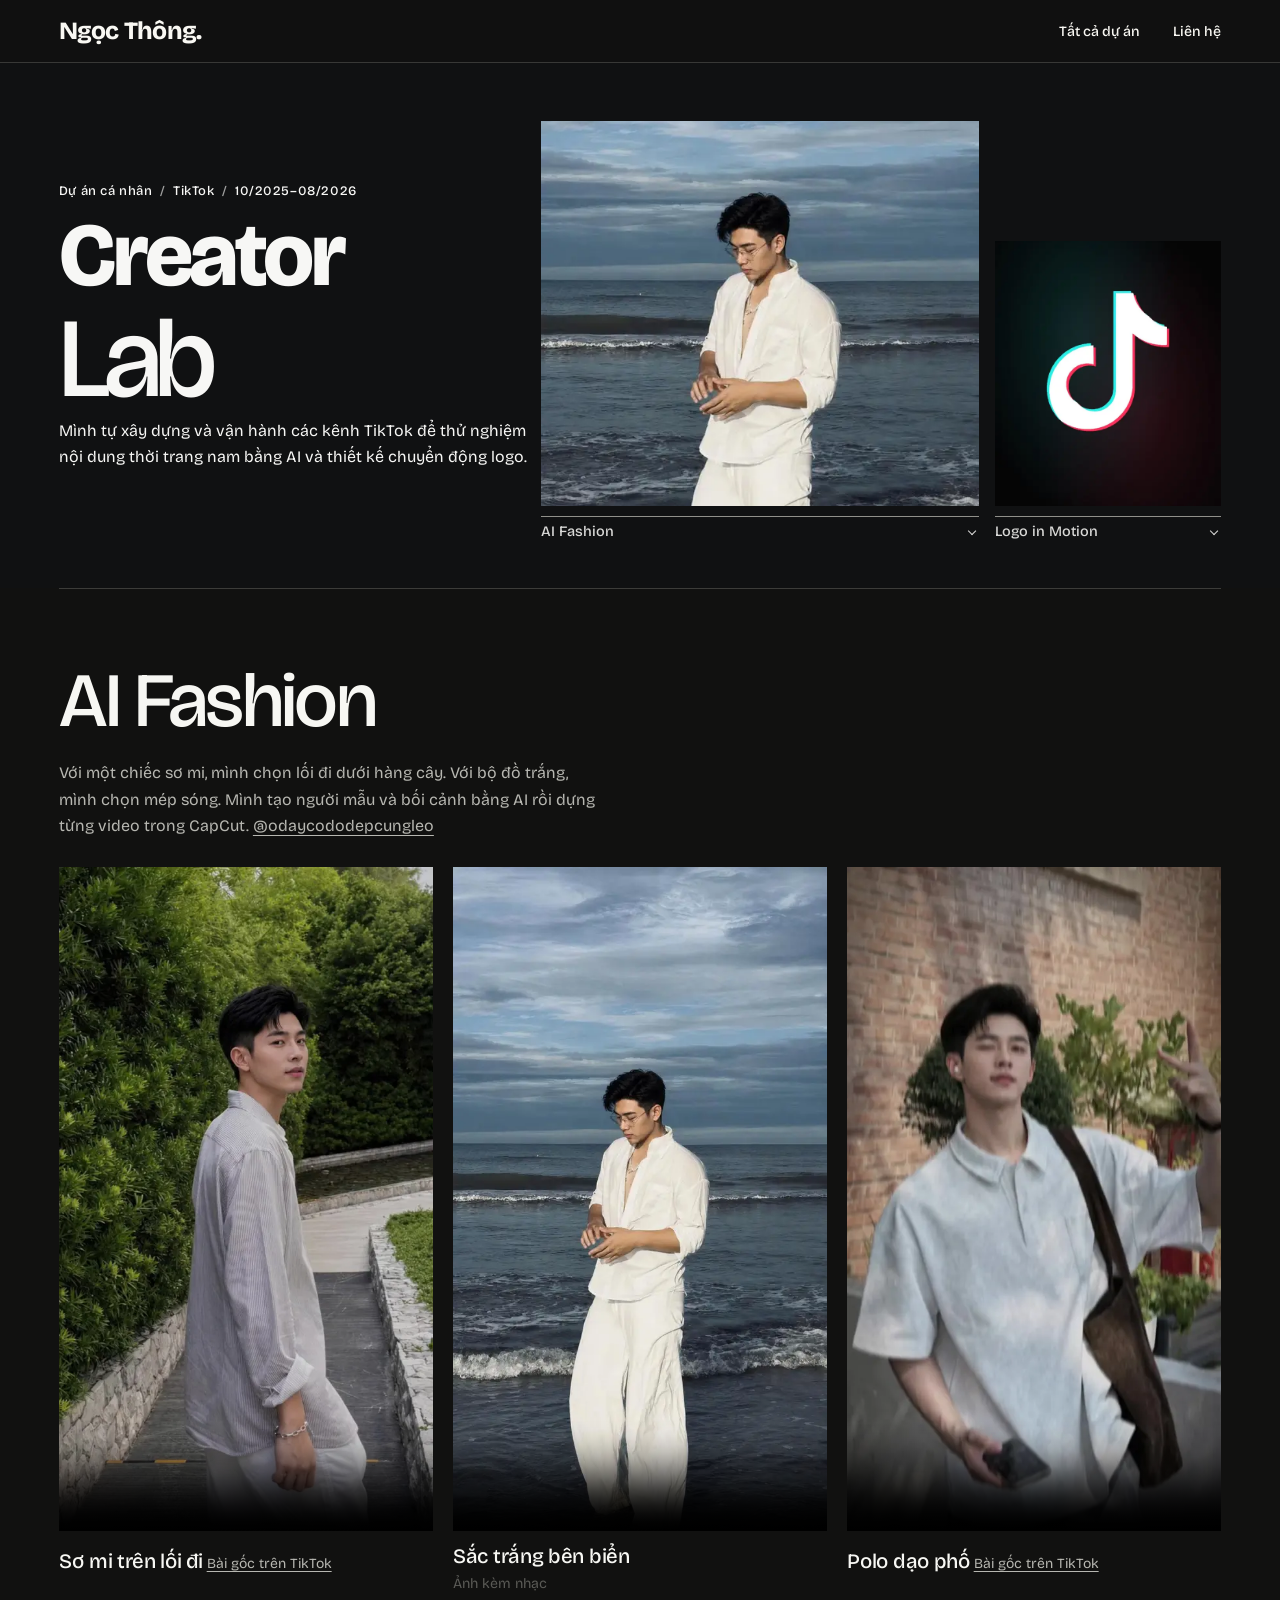
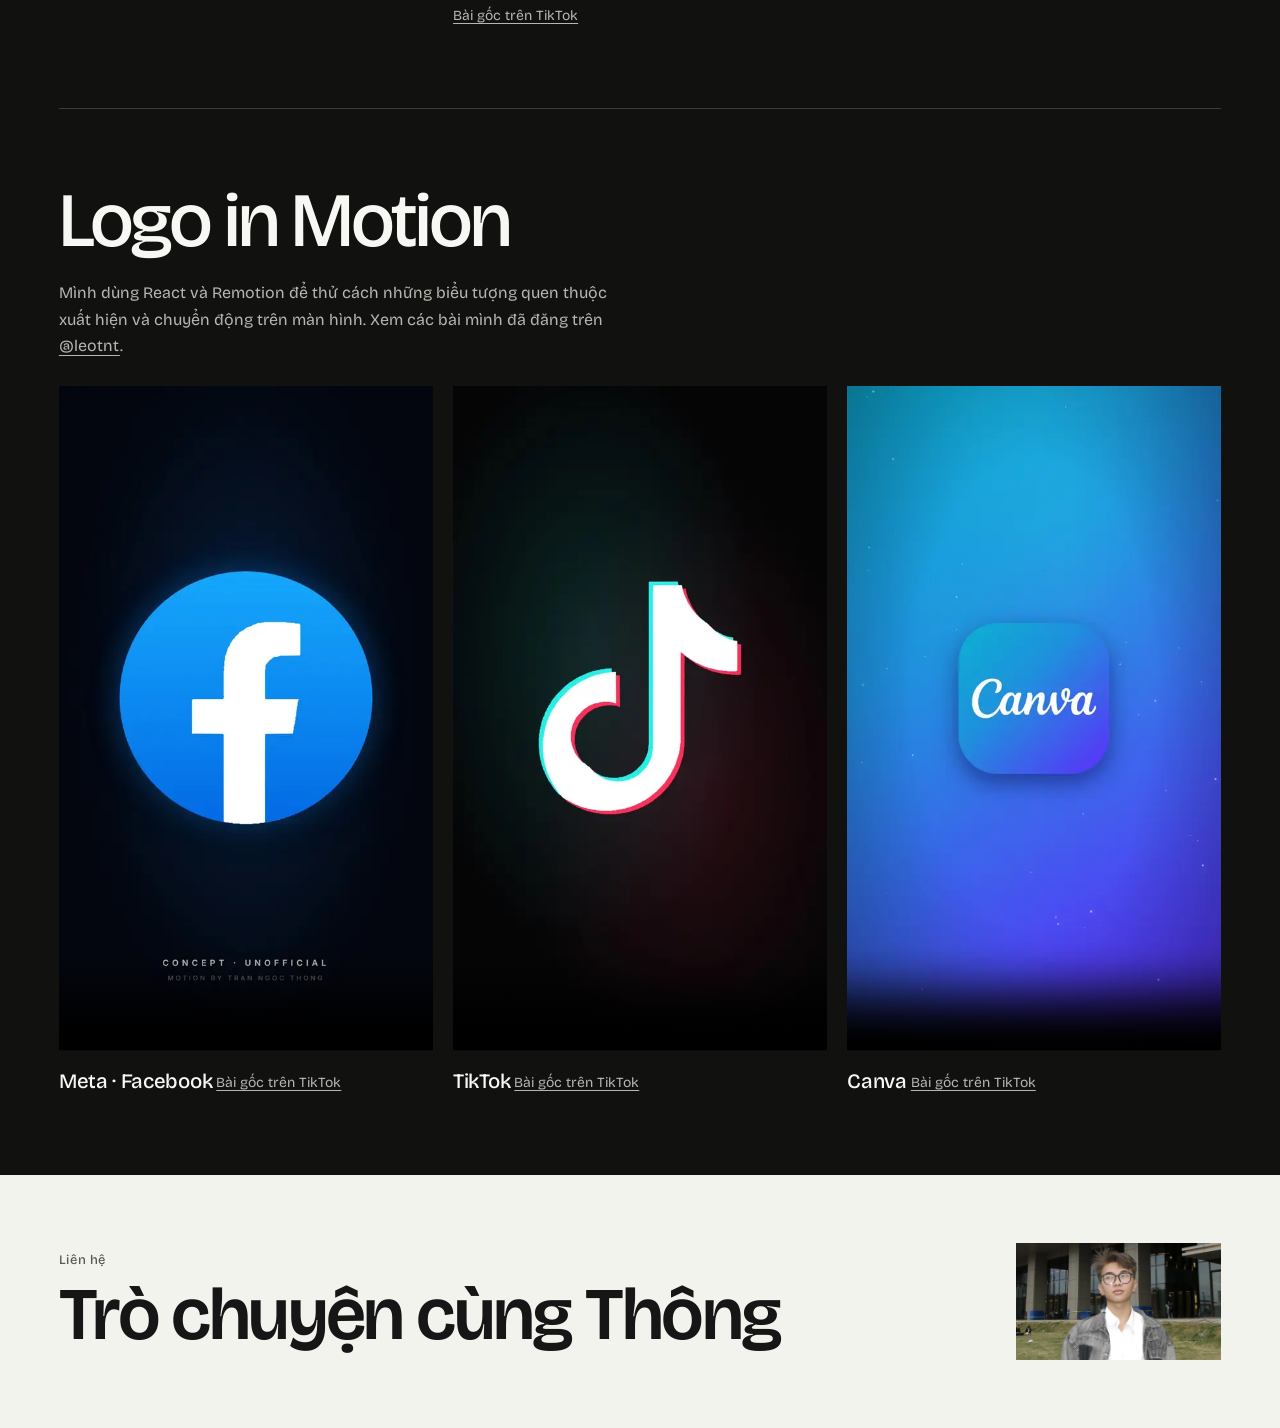
==== commit bb895462: "Refresh intro typography and play Creator Lab videos inline" ====
--- a/du-an/creator-lab.html
+++ b/du-an/creator-lab.html
@@ -10,8 +10,7 @@
   <link rel="stylesheet" href="../fonts.css">
   <link rel="stylesheet" href="../style.css?v=4">
   <link rel="stylesheet" href="../display-font.css">
-  <link rel="stylesheet" href="../casebook.css?v=6">
-  <script defer src="../case-player.js?v=local5"></script>
+  <link rel="stylesheet" href="../casebook.css?v=lab8">
   <link rel="stylesheet" href="../studio-type.css?v=1">
 </head>
 <body class="casebook casebook--creator">
@@ -50,36 +49,73 @@
         <h2 id="ai-fashion-title" lang="en">AI Fashion</h2>
         <p>Với một chiếc sơ mi, mình chọn lối đi dưới hàng cây. Với bộ đồ trắng, mình chọn mép sóng. Mình tạo người mẫu và bối cảnh bằng AI rồi dựng từng video trong CapCut. <a href="https://www.tiktok.com/@odaycododepcungleo" target="_blank" rel="noopener noreferrer">@odaycododepcungleo</a></p>
         <div class="sample-grid">
-          <a class="sample" data-screening href="../assets/work/creator/7667945443321498888.mp4" data-original="https://www.tiktok.com/@odaycododepcungleo/video/7667945443321498888" target="_blank" rel="noopener noreferrer">
-            <span class="sample__still"><img loading="lazy" src="../assets/work/fashion.webp" width="576" height="1024" alt="Người mẫu mặc sơ mi sọc mảnh, ngoái nhìn trên lối đi cạnh hàng cây." decoding="async"><span class="play-mark" aria-hidden="true"></span></span>
-            <span class="sample__caption"><strong>Sơ mi trên lối đi</strong></span>
-          </a>
-          <a class="sample" data-screening href="../assets/work/creator/7667585758185671943.mp4" data-original="https://www.tiktok.com/@odaycododepcungleo/photo/7667585758185671943" target="_blank" rel="noopener noreferrer">
-            <span class="sample__still"><img loading="lazy" src="../assets/work/fashion-shore.webp" width="576" height="1024" alt="Người mẫu mặc cả bộ trắng đứng sát mép sóng." decoding="async"><span class="play-mark" aria-hidden="true"></span></span>
-            <span class="sample__caption"><strong>Sắc trắng bên biển</strong><span>Ảnh kèm nhạc</span></span>
-          </a>
-          <a class="sample" data-screening href="../assets/work/creator/7667056362903424274.mp4" data-original="https://www.tiktok.com/@odaycododepcungleo/video/7667056362903424274" target="_blank" rel="noopener noreferrer">
-            <span class="sample__still"><img loading="lazy" src="../assets/work/fashion-street.webp" width="576" height="1024" alt="Người mẫu mặc polo sáng màu và đeo túi chéo trước bức tường gạch." decoding="async"><span class="play-mark" aria-hidden="true"></span></span>
-            <span class="sample__caption"><strong>Polo dạo phố</strong></span>
-          </a>
+          <figure class="sample">
+            <video class="lab-video" controls playsinline preload="none" poster="../assets/work/fashion.webp" aria-label="Sơ mi trên lối đi">
+              <source src="../assets/work/creator/7667945443321498888.mp4" type="video/mp4">
+              <a href="../assets/work/creator/7667945443321498888.mp4">Mở Sơ mi trên lối đi</a>
+            </video>
+            <figcaption class="sample__caption">
+              <strong>Sơ mi trên lối đi</strong>
+              <a class="screening-source" href="https://www.tiktok.com/@odaycododepcungleo/video/7667945443321498888" target="_blank" rel="noopener noreferrer" aria-label="Bài gốc trên TikTok: Sơ mi trên lối đi">Bài gốc trên TikTok</a>
+            </figcaption>
+          </figure>
+          <figure class="sample">
+            <video class="lab-video" controls playsinline preload="none" poster="../assets/work/fashion-shore.webp" aria-label="Sắc trắng bên biển">
+              <source src="../assets/work/creator/7667585758185671943.mp4" type="video/mp4">
+              <a href="../assets/work/creator/7667585758185671943.mp4">Mở Sắc trắng bên biển</a>
+            </video>
+            <figcaption class="sample__caption">
+              <strong>Sắc trắng bên biển</strong>
+              <small>Ảnh kèm nhạc</small>
+              <a class="screening-source" href="https://www.tiktok.com/@odaycododepcungleo/photo/7667585758185671943" target="_blank" rel="noopener noreferrer" aria-label="Bài gốc trên TikTok: Sắc trắng bên biển">Bài gốc trên TikTok</a>
+            </figcaption>
+          </figure>
+          <figure class="sample">
+            <video class="lab-video" controls playsinline preload="none" poster="../assets/work/fashion-street.webp" aria-label="Polo dạo phố">
+              <source src="../assets/work/creator/7667056362903424274.mp4" type="video/mp4">
+              <a href="../assets/work/creator/7667056362903424274.mp4">Mở Polo dạo phố</a>
+            </video>
+            <figcaption class="sample__caption">
+              <strong>Polo dạo phố</strong>
+              <a class="screening-source" href="https://www.tiktok.com/@odaycododepcungleo/video/7667056362903424274" target="_blank" rel="noopener noreferrer" aria-label="Bài gốc trên TikTok: Polo dạo phố">Bài gốc trên TikTok</a>
+            </figcaption>
+          </figure>
         </div>
       </section>
       <section id="logo-in-motion" class="project-samples" aria-labelledby="logo-in-motion-title">
         <h2 id="logo-in-motion-title" lang="en">Logo in Motion</h2>
         <p>Mình dùng React và Remotion để thử cách những biểu tượng quen thuộc xuất hiện và chuyển động trên màn hình. Xem các bài mình đã đăng trên <a href="https://www.tiktok.com/@leotnt" target="_blank" rel="noopener noreferrer">@leotnt</a>.</p>
         <div class="sample-grid">
-          <a class="sample" data-screening href="../assets/work/creator/7669405084509375762.mp4" data-original="https://www.tiktok.com/@leotnt/video/7669405084509375762" target="_blank" rel="noopener noreferrer">
-            <span class="sample__still"><img loading="lazy" src="../assets/work/motion-meta.webp" width="576" height="1024" alt="Chữ f đặc trưng của Facebook trong khung hình video chuyển động." decoding="async"><span class="play-mark" aria-hidden="true"></span></span>
-            <span class="sample__caption"><strong>Meta · Facebook</strong></span>
-          </a>
-          <a class="sample" data-screening href="../assets/work/creator/7668963068902149384.mp4" data-original="https://www.tiktok.com/@leotnt/video/7668963068902149384" target="_blank" rel="noopener noreferrer">
-            <span class="sample__still"><img loading="lazy" src="../assets/work/motion.webp" width="576" height="1024" alt="Khung hình từ bài thử chuyển động logo TikTok." decoding="async"><span class="play-mark" aria-hidden="true"></span></span>
-            <span class="sample__caption"><strong>TikTok</strong></span>
-          </a>
-          <a class="sample" data-screening href="../assets/work/creator/7668300120705764615.mp4" data-original="https://www.tiktok.com/@leotnt/video/7668300120705764615" target="_blank" rel="noopener noreferrer">
-            <span class="sample__still"><img loading="lazy" src="../assets/work/motion-canva.webp" width="576" height="1024" alt="Khung hình từ bài thử chuyển động logo Canva." decoding="async"><span class="play-mark" aria-hidden="true"></span></span>
-            <span class="sample__caption"><strong>Canva</strong></span>
-          </a>
+          <figure class="sample">
+            <video class="lab-video" controls playsinline preload="none" poster="../assets/work/motion-meta.webp" aria-label="Meta · Facebook">
+              <source src="../assets/work/creator/7669405084509375762.mp4" type="video/mp4">
+              <a href="../assets/work/creator/7669405084509375762.mp4">Mở Meta · Facebook</a>
+            </video>
+            <figcaption class="sample__caption">
+              <strong>Meta · Facebook</strong>
+              <a class="screening-source" href="https://www.tiktok.com/@leotnt/video/7669405084509375762" target="_blank" rel="noopener noreferrer" aria-label="Bài gốc trên TikTok: Meta · Facebook">Bài gốc trên TikTok</a>
+            </figcaption>
+          </figure>
+          <figure class="sample">
+            <video class="lab-video" controls playsinline preload="none" poster="../assets/work/motion.webp" aria-label="TikTok">
+              <source src="../assets/work/creator/7668963068902149384.mp4" type="video/mp4">
+              <a href="../assets/work/creator/7668963068902149384.mp4">Mở TikTok</a>
+            </video>
+            <figcaption class="sample__caption">
+              <strong>TikTok</strong>
+              <a class="screening-source" href="https://www.tiktok.com/@leotnt/video/7668963068902149384" target="_blank" rel="noopener noreferrer" aria-label="Bài gốc trên TikTok: TikTok">Bài gốc trên TikTok</a>
+            </figcaption>
+          </figure>
+          <figure class="sample">
+            <video class="lab-video" controls playsinline preload="none" poster="../assets/work/motion-canva.webp" aria-label="Canva">
+              <source src="../assets/work/creator/7668300120705764615.mp4" type="video/mp4">
+              <a href="../assets/work/creator/7668300120705764615.mp4">Mở Canva</a>
+            </video>
+            <figcaption class="sample__caption">
+              <strong>Canva</strong>
+              <a class="screening-source" href="https://www.tiktok.com/@leotnt/video/7668300120705764615" target="_blank" rel="noopener noreferrer" aria-label="Bài gốc trên TikTok: Canva">Bài gốc trên TikTok</a>
+            </figcaption>
+          </figure>
         </div>
       </section>
     </div>
@@ -92,13 +128,5 @@
       </a>
     </div>
   </footer>
-  <dialog class="screening-dialog" id="screening-dialog" aria-labelledby="screening-title">
-    <div class="screening-dialog__head">
-      <h2 id="screening-title"></h2>
-      <form method="dialog"><button type="submit" autofocus>Đóng</button></form>
-      <a class="screening-dialog__source" target="_blank" rel="noopener noreferrer"></a>
-    </div>
-    <div class="screening-stage"></div>
-  </dialog>
 </body>
 </html>
--- a/casebook.css
+++ b/casebook.css
@@ -71,6 +71,8 @@
 .casebook .sample:hover .play-mark, .casebook .sample:focus-visible .play-mark { background: #fafaf4; color: #141412; }
 .casebook .sample__caption { display: block; margin: .68rem 0 0; }
 .casebook .sample__caption strong { font: 500 clamp(.99rem,1.6vw,1.5rem)/1.45 var(--sans); letter-spacing: -.015em; }
+.casebook .lab-video { display: block; width: 100%; aspect-ratio: 9/16; object-fit: contain; background: #0b0b0b; }
+.casebook--creator .sample__caption small { display: block; }
 .casebook .reel-list a[data-screening] { padding-block: 1.15rem; min-height: 5.7rem; display: grid; grid-template-columns: 2.75rem minmax(0,1.05fr) minmax(0,.75fr); align-items: center; justify-content: start; gap: clamp(.6rem,1.6vw,1.75rem); }
 .casebook .reel-list a[data-screening]::before { content: "▶"; place-items: center; display: grid; width: 2.65rem; aspect-ratio: 1; border-radius: 50%; border: 1px solid #999a94; color: white; font: .7rem/1 Arial,sans-serif; }
 .casebook .reel-list a[data-screening]:hover::before { background: #fafaf5; color: #111; }
--- a/studio-type.css
+++ b/studio-type.css
@@ -11,15 +11,26 @@
 .casebook { --case-serif:var(--studio-display);--case-display:var(--studio-display); }
 body em {font-style:normal;}
 @font-face {
-  font-family:"Viaoda Libre";font-style:normal;font-weight:400;font-display:swap;
-  src:url("assets/fonts/viaoda-name.woff2") format("woff2");
+  font-family: "Fraunces Title";
+  font-style: italic;
+  font-weight: 680;
+  font-display: swap;
+  src: url("assets/fonts/fraunces-title-italic.woff2") format("woff2");
 }
 .intro .intro__name {
-  font:400 clamp(2.8rem,15vw,7rem)/1.18 "Viaoda Libre",Georgia,serif;
-  letter-spacing:0;word-spacing:.025em;white-space:nowrap;color:#fffcf5;
+  font: italic 680 clamp(3.1rem, 16vw, 7rem)/1.04 "Fraunces Title", Georgia, serif;
+  letter-spacing: -.035em;
+  white-space: nowrap;
+  color: #fffcf5;
+}
+.intro .intro__name > span + span {
+  margin-inline-start: .22em;
 }
 @media(min-width:48.01rem) {
-  .intro .intro__name {left:4.7%;font-size:clamp(3.8rem,8.4vw,11rem);}
+  .intro .intro__name {
+    left: 6%;
+    font-size: clamp(3.8rem, 10.5vw, 13rem);
+  }
 }
 .casebook .case-signature {font:760 1.55rem/1.25 var(--studio-display);letter-spacing:-.032em;}
 .casebook h1 em,.casebook .next-link strong {font-style:normal;line-height:1.04;}
